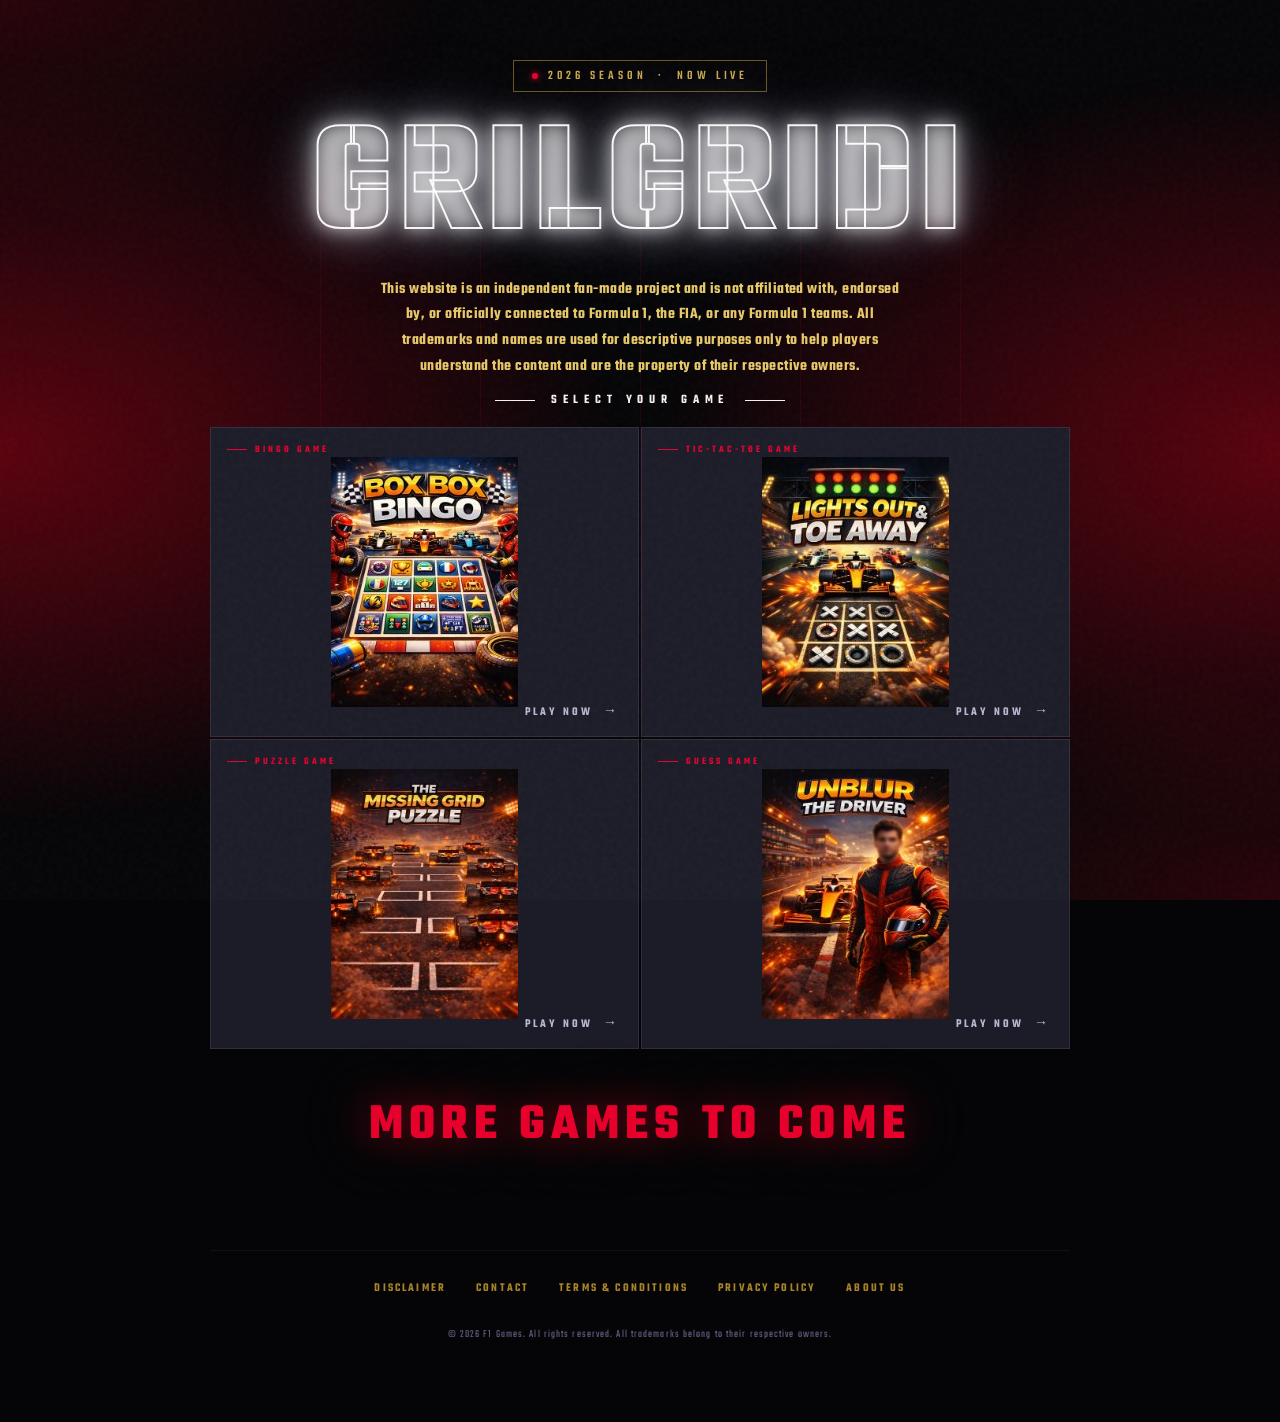
==== index.html @ 9caf7023 "Update index.html" ====
<!DOCTYPE html>
<html lang="en">
<head>
  <meta charset="UTF-8" />
  <meta name="viewport" content="width=device-width, initial-scale=1.0" />
  <title>Grilgridi - Racing Fans Knowledge Hub</title>
  <link rel="preconnect" href="https://fonts.googleapis.com" />
  <link rel="preconnect" href="https://fonts.gstatic.com" crossorigin />
  <link href="https://fonts.googleapis.com/css2?family=Teko:wght@300;400;500;600;700&display=swap" rel="stylesheet" />
  <style>
    /* ============================================================
       RESET & ROOT VARIABLES
    ============================================================ */
    *, *::before, *::after {
      box-sizing: border-box;
      margin: 0;
      padding: 0;
    }

    :root {
      /* Backgrounds */
      --void:       #050507;
      --abyss:      #080810;
      --jet:        #111119;
      --slate:      #16161f;
      --gunmetal:   #1c1c28;
      --iron:       #232333;
      --steel:      #2d2d42;
      --bolt:       #3a3a52;

      /* Text */
      --dim:        #5a5a7a;
      --chrome:     #8888a8;
      --silver:     #b8b8d0;
      --ivory:      #e8e6e0;
      --white:      #f4f2ec;

      /* Gold palette */
      --goldDim:    #6a5520;
      --gold:       #a8832a;
      --goldMid:    #c9a84c;
      --goldLight:  #e8c96a;
      --goldSheen:  #f5dfa0;

      /* Accent colours */
      --red:        #e8002d;
      --redDeep:    #9b001e;
      --redLo:      #2a0008;
      --green:      #00d68f;
      --amber:      #f5a623;
      --blue:       #2979ff;
    }

    /* ============================================================
       BASE
    ============================================================ */
    html, body {
      min-height: 100%;
      background: var(--void);
      color: var(--ivory);
      font-family: 'Teko', sans-serif;
      overflow-x: hidden;
    }

    /* ============================================================
       BACKGROUND EFFECTS
    ============================================================ */

    /* Red corner glow */
    body::after {
      content: '';
      position: fixed;
      inset: 0;
      pointer-events: none;
      z-index: 0;
      background:
        radial-gradient(ellipse 70% 60% at 0%    50%,  rgba(160,0,20,.55) 0%, transparent 70%),
        radial-gradient(ellipse 70% 60% at 100%  50%,  rgba(160,0,20,.55) 0%, transparent 70%),
        radial-gradient(ellipse 60% 40% at 0%    0%,   rgba(120,0,15,.3)  0%, transparent 60%),
        radial-gradient(ellipse 60% 40% at 100%  100%, rgba(120,0,15,.3)  0%, transparent 60%);
    }

    /* Noise overlay */
    body::before {
      content: '';
      position: fixed;
      inset: 0;
      z-index: 1000;
      pointer-events: none;
      opacity: .035;
      background-image: url("data:image/svg+xml,%3Csvg viewBox='0 0 200 200' xmlns='http://www.w3.org/2000/svg'%3E%3Cfilter id='n'%3E%3CfeTurbulence type='fractalNoise' baseFrequency='0.9' numOctaves='4' stitchTiles='stitch'/%3E%3C/filter%3E%3Crect width='100%25' height='100%25' filter='url(%23n)' opacity='1'/%3E%3C/svg%3E");
    }

    /* ============================================================
       TRACK LINES
    ============================================================ */
    .track-lines {
      position: fixed;
      inset: 0;
      overflow: hidden;
      pointer-events: none;
      z-index: 0;
    }

    .track-lines span {
      position: absolute;
      left: 50%;
      top: 0;
      width: 1px;
      height: 100%;
      background: linear-gradient(to bottom, transparent, rgba(232,0,45,.12) 40%, transparent);
      transform-origin: top center;
    }

    .track-lines span:nth-child(1) { transform: translateX(-320px); }
    .track-lines span:nth-child(2) { transform: translateX(-160px); }
    .track-lines span:nth-child(3) { transform: translateX(0);      }
    .track-lines span:nth-child(4) { transform: translateX(160px);  }
    .track-lines span:nth-child(5) { transform: translateX(320px);  }

    /* ============================================================
       PAGES
    ============================================================ */
    .page        { display: none; position: relative; z-index: 1; }
    .page.active { display: flex; }

    /* ============================================================
       HOME PAGE
    ============================================================ */
    #home {
      min-height: 100vh;
      flex-direction: column;
      align-items: center;
      justify-content: center;
      padding: 60px 24px 80px;
    }

    /* Season badge */
    .season-badge {
      display: inline-flex;
      align-items: center;
      gap: 10px;
      border: 1px solid var(--goldDim);
      padding: 6px 18px;
      margin-bottom: 28px;
      font-size: 13px;
      font-weight: 500;
      letter-spacing: .3em;
      text-transform: uppercase;
      color: var(--goldMid);
      opacity: 0;
      animation: fadeUp .6s 0s ease forwards;
    }

    .season-badge .dot {
      width: 6px;
      height: 6px;
      border-radius: 50%;
      background: var(--red);
      flex-shrink: 0;
      box-shadow: 0 0 6px var(--red);
    }

    /* Hero title */
    .hero-title {
      font-size: clamp(72px, 14vw, 160px);
      line-height: .88;
      text-align: center;
      letter-spacing: .04em;
      color: var(--ivory);
      opacity: 0;
      animation: fadeUp .7s .2s ease forwards;
      position: relative;
    }

    .hero-title .f1         { color: var(--red); display: block; }
    .hero-title .games-word {
      display: block;
      -webkit-text-stroke: 2px rgba(255,255,255,.95);
      color: transparent;
      text-shadow:
        0 0 18px rgba(255,255,255,.55),
        0 0 40px rgba(255,255,255,.30),
        0 0 80px rgba(200,200,255,.20),
        0 0 140px rgba(180,180,255,.12);
      filter: drop-shadow(0 0 8px rgba(255,255,255,.35));
    }

    /* Disclaimer */
    .disclaimer {
      font-size: 16px;
      font-weight: 600;
      letter-spacing: .03em;
      text-align: center;
      color: var(--goldLight);
      max-width: 520px;
      line-height: 1.6;
      margin-top: 16px;
      margin-bottom: 12px;
      opacity: 0;
      animation: fadeUp .7s .45s ease forwards;
    }

    /* Eyebrow */
    .eyebrow {
      font-weight: 600;
      font-size: 13px;
      letter-spacing: .45em;
      text-transform: uppercase;
      color: var(--white);
      margin-bottom: 18px;
      display: flex;
      align-items: center;
      gap: 16px;
      opacity: 0;
      animation: fadeUp .6s .4s ease forwards;
    }

    .eyebrow::before,
    .eyebrow::after {
      content: '';
      display: block;
      width: 40px;
      height: 1px;
      background: var(--white);
    }

    /* ============================================================
       CARDS
    ============================================================ */
    .cards {
      display: grid;
      grid-template-columns: repeat(auto-fit, minmax(300px, 1fr));
      gap: 2px;
      width: 100%;
      max-width: 860px;
      opacity: 0;
      animation: fadeUp .8s .5s ease forwards;
    }

    .card {
      background: var(--gunmetal);
      border: 1px solid rgba(184,184,208,.12);
      padding: 20px;
      text-decoration: none;
      color: inherit;
      position: relative;
      overflow: hidden;
      cursor: pointer;
      transition: border-color .3s, transform .3s;
      display: flex;
      flex-direction: column;
      align-items: center;
      justify-content: center;
      min-height: 310px;
    }

    .card::before {
      content: '';
      position: absolute;
      inset: 0;
      background: linear-gradient(135deg, rgba(232,0,45,.06) 0%, transparent 60%);
      opacity: 0;
      transition: opacity .3s;
    }

    .card:hover              { border-color: rgba(232,0,45,.4); transform: translateY(-3px); }
    .card:hover::before      { opacity: 1; }

    .card::after {
      content: '';
      position: absolute;
      left: 0;
      top: 0;
      bottom: 0;
      width: 3px;
      background: var(--red);
      transform: scaleY(0);
      transform-origin: bottom;
      transition: transform .35s;
    }

    .card:hover::after { transform: scaleY(1); }

    /* Card tag */
    .card-tag {
      font-size: 10px;
      font-weight: 600;
      letter-spacing: .3em;
      text-transform: uppercase;
      color: var(--red);
      position: absolute;
      top: 14px;
      left: 16px;
      display: flex;
      align-items: center;
      gap: 8px;
      margin: 0;
    }

    .card-tag::before {
      content: '';
      display: block;
      width: 20px;
      height: 1px;
      background: var(--red);
    }

    /* Card image */
    .card-image              { width: 187px; height: 250px; object-fit: cover; display: block; transition: transform .4s; }
    .card:hover .card-image  { transform: scale(1.02); }

    /* Card CTA */
    .card-cta {
      font-weight: 600;
      font-size: 12px;
      letter-spacing: .25em;
      text-transform: uppercase;
      color: var(--silver);
      display: inline-flex;
      align-items: center;
      gap: 10px;
      position: absolute;
      bottom: 14px;
      right: 18px;
      transition: gap .2s, color .2s;
    }

    .card:hover .card-cta  { gap: 16px; color: var(--red); }
    .card-cta::after       { content: '→'; font-size: 14px; }

    /* ============================================================
       FOOTER
    ============================================================ */
    .site-footer {
      width: 100%;
      max-width: 860px;
      margin-top: 48px;
      padding-top: 24px;
      border-top: 1px solid rgba(184,184,208,.07);
      display: flex;
      flex-direction: column;
      align-items: center;
      gap: 16px;
      opacity: 0;
      animation: fadeUp .6s .9s ease forwards;
    }

    .footer-links {
      display: flex;
      flex-wrap: wrap;
      justify-content: center;
      gap: 4px;
    }

    .footer-link {
      font-size: 12px;
      font-weight: 600;
      letter-spacing: .18em;
      text-transform: uppercase;
      color: var(--gold);
      text-decoration: none;
      padding: 4px 12px;
      border: 1px solid transparent;
      transition: color .2s, border-color .2s;
      cursor: pointer;
    }

    .footer-link:hover { color: var(--goldLight); border-color: var(--goldDim); }

    .footer-season { font-size: 12px; letter-spacing: .2em; text-transform: uppercase; color: var(--white); }
    .footer-copy   { font-size: 11px; letter-spacing: .1em; color: var(--dim); margin-top: 8px; text-align: center; }

    /* ============================================================
       SUBPAGES
    ============================================================ */
    .subpage {
      min-height: 100vh;
      flex-direction: column;
      z-index: 1;
      max-width: 720px;
      margin: 0 auto;
      padding: 60px 24px 80px;
    }

    .page-tag {
      font-size: 11px;
      letter-spacing: .35em;
      text-transform: uppercase;
      color: var(--goldMid);
      display: flex;
      align-items: center;
      gap: 12px;
      margin-bottom: 16px;
    }

    .page-tag::before {
      content: '';
      display: block;
      width: 30px;
      height: 1px;
      background: var(--goldMid);
    }

    .subpage h1 { font-size: 52px; line-height: 1; letter-spacing: .04em; color: var(--white); margin-bottom: 32px; }
    .subpage h2 { font-size: 24px; letter-spacing: .06em; color: var(--goldLight); margin: 32px 0 10px; }

    .subpage p,
    .subpage li { font-size: 17px; line-height: 1.7; color: var(--chrome); margin-bottom: 12px; }

    .subpage ul          { padding-left: 20px; }
    .subpage a.inline    { color: var(--goldMid); text-decoration: none; }
    .subpage a.inline:hover { color: var(--goldLight); }

    .divider { width: 100%; height: 1px; background: rgba(184,184,208,.08); margin: 20px 0; }

    /* Back button */
    .back-btn {
      display: inline-flex;
      align-items: center;
      gap: 8px;
      font-size: 13px;
      letter-spacing: .2em;
      text-transform: uppercase;
      color: var(--chrome);
      text-decoration: none;
      border: 1px solid var(--steel);
      padding: 6px 16px;
      margin-bottom: 32px;
      transition: color .2s, border-color .2s;
      cursor: pointer;
      background: none;
      font-family: 'Teko', sans-serif;
    }

    .back-btn:hover { color: var(--goldLight); border-color: var(--goldDim); }

    /* ============================================================
       CONTACT CARD
    ============================================================ */
    .contact-card {
      border: 1px solid rgba(184,184,208,.09);
      background: var(--jet);
      padding: 32px;
      margin-top: 24px;
    }

    .contact-card .label { font-size: 11px; letter-spacing: .3em; text-transform: uppercase; color: var(--goldMid); margin-bottom: 4px; }
    .contact-card .value { font-size: 20px; color: var(--white); }

    /* More games */
    .more-games {
      font-size: clamp(32px, 4vw, 56px);
      font-weight: 700;
      letter-spacing: .12em;
      text-transform: uppercase;
      text-align: center;
      color: var(--red);
      text-shadow: 0 0 40px rgba(232,0,45,.5), 0 0 80px rgba(232,0,45,.25);
      margin-top: 40px;
      margin-bottom: 40px;
      opacity: 0;
      animation: fadeUp .7s .8s ease forwards;
    }

    /* Season note */
    .season-note {
      font-size: 13px;
      letter-spacing: .2em;
      text-transform: uppercase;
      color: var(--white);
      margin-top: 24px;
      margin-bottom: 0;
      opacity: 0;
      animation: fadeUp .6s .7s ease forwards;
    }

    /* ============================================================
       ANIMATIONS & RESPONSIVE
    ============================================================ */
    @keyframes fadeUp {
      from { opacity: 0; transform: translateY(20px); }
      to   { opacity: 1; transform: translateY(0);    }
    }

    /* ============================================================
       RESPONSIVE — TABLET (max 900px)
    ============================================================ */
    @media (max-width: 900px) {
      /* Home */
      #home {
        padding: 48px 20px 64px;
      }

      /* Hero */
      .hero-title {
        font-size: clamp(56px, 12vw, 120px);
      }

      /* Cards */
      .cards {
        grid-template-columns: repeat(auto-fit, minmax(260px, 1fr));
        gap: 4px;
        max-width: 100%;
      }

      /* More games */
      .more-games {
        font-size: clamp(36px, 7vw, 72px);
        margin-top: 32px;
        margin-bottom: 32px;
      }

      /* Footer */
      .site-footer {
        max-width: 100%;
        margin-top: 36px;
      }

      /* Subpages */
      .subpage {
        padding: 48px 20px 64px;
        max-width: 100%;
      }

      .subpage h1 { font-size: 42px; }
      .subpage h2 { font-size: 20px; }
    }

    /* ============================================================
       RESPONSIVE — MOBILE (max 600px)
    ============================================================ */
    @media (max-width: 600px) {
      /* Home */
      #home {
        padding: 40px 16px 56px;
      }

      /* Season badge */
      .season-badge {
        font-size: 11px;
        letter-spacing: .2em;
        padding: 5px 14px;
        margin-bottom: 20px;
      }

      /* Hero */
      .hero-title {
        font-size: clamp(48px, 15vw, 80px);
        letter-spacing: .02em;
      }

      /* Disclaimer */
      .disclaimer {
        font-size: 14px;
        margin-top: 12px;
        margin-bottom: 8px;
      }

      /* Eyebrow */
      .eyebrow {
        font-size: 11px;
        letter-spacing: .3em;
        gap: 10px;
        margin-bottom: 14px;
      }

      /* Cards */
      .cards {
        grid-template-columns: 1fr;
        gap: 6px;
      }

      .card {
        padding: 24px 18px 32px;
      }

      /* More games */
      .more-games {
        font-size: clamp(28px, 10vw, 52px);
        letter-spacing: .08em;
        margin-top: 28px;
        margin-bottom: 28px;
      }

      /* Footer */
      .site-footer {
        margin-top: 28px;
        padding-top: 20px;
        gap: 12px;
      }

      .footer-links {
        gap: 2px;
      }

      .footer-link {
        font-size: 11px;
        letter-spacing: .12em;
        padding: 4px 8px;
      }

      .footer-copy {
        font-size: 10px;
      }

      /* Subpages */
      .subpage {
        padding: 36px 16px 48px;
      }

      .subpage h1 {
        font-size: 34px;
        margin-bottom: 20px;
      }

      .subpage h2 {
        font-size: 18px;
        margin: 24px 0 8px;
      }

      .subpage p,
      .subpage li {
        font-size: 15px;
        line-height: 1.6;
      }

      .back-btn {
        font-size: 11px;
        letter-spacing: .15em;
        padding: 5px 12px;
        margin-bottom: 24px;
      }

      .contact-card {
        padding: 20px;
      }

      .contact-card .value {
        font-size: 17px;
      }
    }

    /* ============================================================
       RESPONSIVE — SMALL MOBILE (max 380px)
    ============================================================ */
    @media (max-width: 380px) {
      .hero-title {
        font-size: clamp(38px, 14vw, 56px);
      }

      .more-games {
        font-size: clamp(24px, 11vw, 40px);
      }

      .footer-link {
        font-size: 10px;
        padding: 3px 6px;
      }

      .subpage h1 { font-size: 28px; }
    }
  </style>
</head>
<body>



  <div class="track-lines" aria-hidden="true">
    <span></span><span></span><span></span><span></span><span></span>
  </div>

  <!-- ══ HOME ══ -->
  <main class="page active" id="home">
    <div class="season-badge"><span class="dot"></span>2026 Season &nbsp;·&nbsp; Now Live</div>
    <h1 class="hero-title"><span class="games-word">GRILGRIDI</span></h1>
    <p class="disclaimer">This website is an independent fan-made project and is not affiliated with, endorsed by, or officially connected to Formula 1, the FIA, or any Formula 1 teams. All trademarks and names are used for descriptive purposes only to help players understand the content and are the property of their respective owners.</p>
    <p class="eyebrow">Select Your Game</p>
    <div class="cards">
      <a href="/box-box-bingo/" class="card">
        <p class="card-tag">Bingo Game</p>
        <img class="card-image" src="[data-uri]" alt="Box Box Bingo" />
        <span class="card-cta">Play Now</span>
      </a>
      <a href="/lights-out-and-toe-away/" class="card">
        <p class="card-tag">Tic-Tac-Toe Game</p>
        <img class="card-image" src="[data-uri]" alt="Lights Out &amp; Toe Away" />
        <span class="card-cta">Play Now</span>
      </a>
            <a href="/missing-grid/" class="card">
        <p class="card-tag">Puzzle Game</p>
        <img class="card-image" src="[data-uri]" alt="The Missing Grid Puzzle" />
        <span class="card-cta">Play Now</span>
      </a>
      <a href="/unblur-the-driver/" class="card">
        <p class="card-tag">Guess Game</p>
        <img class="card-image" src="[data-uri]" alt="Unblur the Driver" />
        <span class="card-cta">Play Now</span>
      </a>
    </div>

    <p class="more-games">More Games To Come</p>

    <footer class="site-footer">
      <div class="footer-links">
        <span class="footer-link" data-page="disclaimer">Disclaimer</span>
        <span class="footer-link" data-page="contact">Contact</span>
        <span class="footer-link" data-page="terms">Terms &amp; Conditions</span>
        <span class="footer-link" data-page="privacy">Privacy Policy</span>
        <span class="footer-link" data-page="about">About Us</span>
      </div>
      <p class="footer-copy">© 2026 F1 Games. All rights reserved. All trademarks belong to their respective owners.</p>
    </footer>
  </main>

  <!-- ══ DISCLAIMER ══ -->
  <section class="page subpage" id="disclaimer">
    <button class="back-btn" data-page="home">← Back to Home</button>
    <p class="page-tag">Legal</p>
    <h1>Disclaimer</h1>
    <div class="divider"></div>
    <p>This website is an independent fan-made entertainment project operated from Romania. It is created solely for entertainment purposes and is not affiliated with, endorsed by, or officially connected to Formula 1, the FIA, Formula One Management (FOM), any Formula 1 teams, drivers, or related entities.</p>

    <h2>Trademarks and Intellectual Property</h2>
    <p>All Formula 1-related names, team names, driver names, logos, and other intellectual property mentioned on this Website are trademarks or registered trademarks of their respective owners. They are used strictly for descriptive, informational, and fan-related purposes only. No ownership, sponsorship, or endorsement is claimed or implied by this Website.</p>

    <h2>Advertising &amp; Monetisation</h2>
    <p>This Website may display third-party advertisements (such as Google Ads) for general monetisation purposes. These advertisements are not related to, approved by, or endorsed by Formula 1, the FIA, or any official Formula 1 entity. The Website does not directly monetise or commercialise any official Formula 1 intellectual property.</p>

    <h2>Accuracy of Information</h2>
    <p>We strive to keep all content, statistics, and game data as accurate and up-to-date as possible. However, we do not guarantee the completeness, accuracy, or timeliness of any information. All content is provided for general entertainment and informational purposes only. Use of any data or information is at your own risk.</p>

    <h2>External Links</h2>
    <p>This Website may contain links to third-party websites for convenience or reference. We are not responsible for the content, privacy practices, availability, or policies of any external sites.</p>

    <div class="divider"></div>
    <p>For full details regarding your rights, our limitations of liability, and how the Website operates, please read our:</p>
    <ul>
      <li><span class="inline" style="color:var(--goldMid);cursor:pointer;" data-page="terms">Terms and Conditions of Use</span></li>
      <li><span class="inline" style="color:var(--goldMid);cursor:pointer;" data-page="privacy">Privacy Policy</span></li>
    </ul>
    <div class="divider"></div>
    <p>Last updated: March 2026</p>
  </section>

  <!-- ══ CONTACT ══ -->
  <section class="page subpage" id="contact">
    <button class="back-btn" data-page="home">← Back to Home</button>
    <p class="page-tag">Get in Touch</p>
    <h1>Contact Us</h1>
    <div class="divider"></div>
    <p>This website is an independent fan-made entertainment project operated from Romania and is not affiliated with Formula 1, the FIA, or any official entities.</p>
    <p>If you have any questions, feedback, or concerns regarding the Website, its games, or content, feel free to contact us using the details below.</p>
    <div class="contact-card">
      <p class="label">📧 Email</p>
      <p class="value"><a class="inline" href="/cdn-cgi/l/email-protection#b8dbd7d6ccd9dbccf8de89dfd9d5ddcb96d9c8c8"><span class="__cf_email__" data-cfemail="94f7fbfae0f5f7e0d4f2a5f3f5f9f1e7baf5e4e4">[email&#160;protected]</span></a></p>
    </div>
    <p style="margin-top:16px;">We aim to respond to all inquiries within 48–72 hours (working days).</p>

    <h2>General Inquiries</h2>
    <p>For general questions, feedback, or suggestions about the Website or games, please email us directly.</p>

    <h2>Bug Reports</h2>
    <p>If you encounter a bug or technical issue, please include as much detail as possible, such as:</p>
    <ul>
      <li>the game you were playing</li>
      <li>what exactly happened</li>
      <li>your device and browser (including version)</li>
      <li>steps to reproduce the issue</li>
    </ul>
    <p>This information helps us investigate and fix problems quickly.</p>

    <h2>Intellectual Property (IP) / DMCA Requests</h2>
    <p>If you believe that any content on the Website infringes your intellectual property rights, please contact us with:</p>
    <ul>
      <li>a clear description of the content in question</li>
      <li>the exact URL where it appears</li>
      <li>proof of ownership or authorization</li>
      <li>your contact details</li>
    </ul>
    <p>We will review and respond to all valid requests as soon as possible.</p>

    <h2>Legal &amp; Privacy Requests</h2>
    <p>For requests related to:</p>
    <ul>
      <li>personal data (GDPR / data subject rights)</li>
      <li>privacy concerns</li>
      <li>legal matters</li>
    </ul>
    <p>please use the same email address above. These requests will be handled in accordance with our <span class="inline" style="color:var(--goldMid);cursor:pointer;" data-page="privacy">Privacy Policy</span>.</p>
    <p>For full details on how we operate, please also see our <span class="inline" style="color:var(--goldMid);cursor:pointer;" data-page="terms">Terms and Conditions of Use</span>.</p>

    <div class="divider"></div>
    <p>Last updated: March 2026</p>
  </section>

  <!-- ══ TERMS ══ -->
  <section class="page subpage" id="terms">
    <button class="back-btn" data-page="home">← Back to Home</button>
    <p class="page-tag">Legal</p>
    <h1>Terms &amp; Conditions of Use</h1>
    <div class="divider"></div>
    <p>These Terms and Conditions ("Terms") govern your use of this website ("the Website") and any content, games, features, or services made available through it.</p>
    <p>By accessing or using the Website, you confirm that you have read, understood, and agree to be bound by these Terms. If you do not agree to these Terms, you must not use the Website.</p>

    <h2>1. About the Website</h2>
    <p>This Website is an independent fan-made entertainment project operated from Romania. It provides free browser-based games, informational content, and related features for entertainment purposes only.</p>
    <p>This Website is not affiliated with, endorsed by, or officially connected to Formula 1, the FIA, Formula One Management, or any Formula 1 teams or drivers.</p>

    <h2>2. Eligibility to Use the Website</h2>
    <p>You may use the Website only if you are at least 13 years old (or the minimum age required by the laws of your country). If you are under 18 or under the age of consent in your jurisdiction, you must use the Website only with the consent and involvement of a parent or legal guardian.</p>
    <p>You may use the Website only in compliance with applicable laws.</p>

    <h2>3. Use of the Website</h2>
    <p>You agree to use the Website only for lawful, personal, and non-commercial purposes. You must not:</p>
    <ul>
      <li>use the Website in any way that violates applicable law or regulation;</li>
      <li>interfere with the operation, security, or performance of the Website;</li>
      <li>attempt to gain unauthorized access to any part of the Website, server, or related systems;</li>
      <li>use bots, scripts, scraping tools, or automated systems to extract or copy content without permission;</li>
      <li>upload, transmit, or distribute malicious code, viruses, or harmful material;</li>
      <li>use the Website in a way that could damage, disable, overburden, or impair it.</li>
    </ul>
    <p>We reserve the right to restrict or block access to users who misuse the Website.</p>

    <h2>4. Intellectual Property</h2>
    <p>Unless otherwise stated, all original content on this Website — including text, design, layout, graphics, branding, game concepts, source code, and visual elements — is owned by or licensed to the Website operator and is protected by applicable intellectual property laws.</p>
    <p>You may not copy, reproduce, republish, modify, distribute, sell, or exploit any part of the Website for commercial purposes without prior written permission.</p>
    <p>You may access and use the Website for personal, non-commercial entertainment use. You may also share screenshots or short gameplay clips on social media for non-commercial purposes, provided you clearly credit the Website.</p>

    <h2>5. Third-Party Intellectual Property</h2>
    <p>Certain names, references, team names, driver names, trademarks, and other materials referenced on the Website may belong to third parties. All such names, trademarks, and rights remain the property of their respective owners and are used for descriptive, informational, and fan-related purposes only.</p>
    <p>Nothing on this Website should be interpreted as granting any license or right to use any third-party intellectual property beyond lawful descriptive use.</p>

    <h2>6. Fan Project Notice</h2>
    <p>This Website is an independent fan-made project created for entertainment purposes only. It is not an official Formula 1 product or service and does not claim any sponsorship, endorsement, or official association with Formula 1, the FIA, Formula One Management, or any teams, drivers, or related entities.</p>

    <h2>7. Website Content and Accuracy</h2>
    <p>We aim to keep the Website content accurate and up to date. However, we do not guarantee that all content, statistics, game data, names, rankings, or other information will always be complete, accurate, or current. The content is provided for general entertainment and informational purposes only. Use of any information on the Website is at your own risk.</p>

    <h2>8. Games and Entertainment Use</h2>
    <p>The games and features on the Website are provided for entertainment purposes only. We do not guarantee that:</p>
    <ul>
      <li>any game will always be available;</li>
      <li>any score, result, ranking, or outcome will be error-free;</li>
      <li>gameplay will be uninterrupted;</li>
      <li>saved local preferences or progress will always remain available.</li>
    </ul>
    <p>Game performance may depend on your browser, device, internet connection, and technical limitations outside our control. All game progress and preferences are saved locally in your browser (using localStorage or similar technologies). We do not store any game data on our servers. Clearing your browser data will result in the loss of your progress.</p>

    <h2>9. Advertising</h2>
    <p>The Website may display third-party advertising, including general advertising provided by networks such as Google Ads. We do not control and are not responsible for:</p>
    <ul>
      <li>the content of third-party advertisements;</li>
      <li>the availability of advertised products or services;</li>
      <li>claims made by advertisers;</li>
      <li>pricing, quality, legality, or accuracy of third-party offers.</li>
    </ul>
    <p>We do not display targeted advertising to children and comply with applicable advertising standards, including Google AdSense policies. Any interaction or transaction you enter into with an advertiser is solely between you and that third party. The presence of advertisements does not imply endorsement by the Website.</p>

    <h2>10. External Links</h2>
    <p>The Website may contain links to third-party websites for convenience or reference. We do not control and are not responsible for the content, availability, privacy practices, or terms of third-party websites. If you access third-party websites through links on this Website, you do so at your own risk.</p>

    <h2>11. Privacy and Cookies</h2>
    <p>Your use of the Website is also subject to our Privacy Policy (available in the footer of the Website). We use cookies and similar technologies only for essential functionality, analytics, and to serve Google Ads. Please review our Privacy Policy to understand how data may be processed.</p>

    <h2>12. Availability of the Website</h2>
    <p>We do not guarantee that the Website will always be available, uninterrupted, secure, or error-free. We may suspend, withdraw, update, remove, or change all or any part of the Website at any time without notice. We are not liable if the Website is unavailable for any reason at any time.</p>

    <h2>13. Disclaimer of Warranties</h2>
    <p>To the fullest extent permitted by applicable law, the Website and all content, games, and services are provided on an "as is" and "as available" basis. We make no warranties regarding the availability, accuracy, fitness for a particular purpose, compatibility, or absence of bugs or errors.</p>
    <p>Nothing in these Terms affects your statutory rights as a consumer under Romanian or European Union law.</p>

    <h2>14. Limitation of Liability</h2>
    <p>To the fullest extent permitted by applicable law, we shall not be liable for any indirect, incidental, special, consequential, or economic loss arising out of or in connection with your use of the Website. This includes loss of data, loss of profit, business interruption, or device issues.</p>
    <p>Nothing in these Terms excludes or limits liability where such exclusion is not permitted by law, including liability for fraud or personal injury caused by negligence. Nothing in these Terms affects your statutory rights as a consumer under Romanian or European Union law.</p>

    <h2>15. User Conduct</h2>
    <p>You agree not to use the Website to engage in unlawful, abusive, or fraudulent conduct; infringe the rights of others; upload harmful or offensive material; or attempt to reverse engineer, disrupt, or exploit the Website or its systems.</p>
    <p>We reserve the right to take appropriate technical or legal action in response to misuse.</p>

    <h2>16. No Registered User Accounts or Paid Features</h2>
    <p>Unless expressly stated otherwise, the Website does not currently offer registered user accounts, paid memberships, or paid digital services. If such features are added in the future, additional terms will apply and you will be notified.</p>

    <h2>17. Changes to the Website or Terms</h2>
    <p>We may update or modify these Terms from time to time. Any updated version will be published on this page with the updated effective date. By continuing to use the Website after updated Terms are published, you agree to the revised Terms.</p>

    <h2>18. Governing Law</h2>
    <p>These Terms shall be governed by and interpreted in accordance with the laws of Romania. Where applicable, mandatory provisions of European Union law, including consumer protection and data protection regulations, shall also apply.</p>

    <h2>19. Jurisdiction</h2>
    <p>Any dispute arising out of or in connection with these Terms shall be subject to the jurisdiction of the competent courts of Romania. If you are a consumer residing in an EU Member State, you may also have the right to bring proceedings in the courts of your country of residence.</p>

    <h2>20. International Users</h2>
    <p>The Website may be accessed from countries outside Romania and the European Union. Users who access the Website from outside Romania do so on their own initiative and are responsible for compliance with any applicable local laws.</p>

    <h2>21. Contact</h2>
    <p>If you have any questions regarding these Terms, you may contact us at: <a class="inline" href="/cdn-cgi/l/email-protection#42212d2c3623213602247325232f27316c233232"><span class="__cf_email__" data-cfemail="b3d0dcddc7d2d0c7f3d582d4d2ded6c09dd2c3c3">[email&#160;protected]</span></a></p>

    <div class="divider"></div>
    <p>Last updated: March 2026</p>
  </section>

  <!-- ══ PRIVACY ══ -->
  <section class="page subpage" id="privacy">
    <button class="back-btn" data-page="home">← Back to Home</button>
    <p class="page-tag">Legal</p>
    <h1>Privacy Policy</h1>
    <div class="divider"></div>
    <p>Your privacy is important to us. This Privacy Policy explains how this website ("the Website") collects, uses, and protects your data in accordance with the General Data Protection Regulation (EU) 2016/679 ("GDPR") and applicable Romanian law, including the new online age of majority rules.</p>
    <p>By using the Website you agree to the practices described in this Policy. This Policy should be read together with our Terms and Conditions of Use.</p>

    <h2>1. Data We Collect</h2>
    <p>We do not actively collect personal data such as your name, email address, or contact details unless you voluntarily provide it (for example, when you send us an email).</p>
    <p>Certain technical data is collected automatically when you visit the Website, including:</p>
    <ul>
      <li>IP address</li>
      <li>Browser type and version</li>
      <li>Device information</li>
      <li>Pages visited and interactions</li>
    </ul>
    <p>This data is processed temporarily for functionality, security, and analytics purposes and is not stored on our servers beyond what is strictly necessary.</p>

    <h2>2. Legal Basis for Processing</h2>
    <p>We process the limited technical data above on the basis of:</p>
    <ul>
      <li>Legitimate interest (to ensure the Website works properly, for security, and to improve user experience);</li>
      <li>Your consent (for non-essential cookies and advertising).</li>
    </ul>

    <h2>3. Cookies and Local Storage</h2>
    <p>The Website uses cookies and similar technologies (including localStorage in your browser) to:</p>
    <ul>
      <li>ensure proper website functionality</li>
      <li>remember your game preferences and progress</li>
      <li>improve user experience</li>
    </ul>
    <p>Essential cookies and localStorage for games do not require consent. Non-essential cookies (analytics and advertising) are placed only after you give explicit consent through our cookie banner.</p>
    <p>Our cookie banner offers an equally visible and easy "Accept" and "Reject" button, in line with 2026 GDPR standards. You can change or withdraw your consent at any time via the cookie settings link in the footer.</p>

    <h2>4. Third-Party Services</h2>
    <p>We use the following third-party services that may process technical data on our behalf:</p>
    <ul>
      <li>Vercel – hosting and performance</li>
      <li>Google Fonts – web fonts</li>
      <li>Google Ads (if enabled) – advertising</li>
    </ul>
    <p>These providers may collect data such as IP address in accordance with their own privacy policies. We implement Google Consent Mode v2 to ensure your cookie choices are respected by Google Ads.</p>

    <h2>5. Advertising</h2>
    <p>The Website may display advertisements from networks such as Google Ads. These services may use cookies to show relevant ads and measure performance.</p>
    <p>We do not control the data collected by these providers. We do not display targeted advertising to children.</p>

    <h2>6. Analytics</h2>
    <p>We may use privacy-friendly analytics tools (such as those offered by Vercel) that are fully anonymised and aggregated. No personal identifiers are used, and no data is shared with third parties for tracking purposes.</p>

    <h2>7. Data Retention</h2>
    <p>We do not store any personal data on our servers. Game progress and preferences are saved only locally in your browser. You can delete them anytime through your browser settings.</p>

    <h2>8. Your Rights (GDPR)</h2>
    <p>Under GDPR you have the following rights regarding your data:</p>
    <ul>
      <li>access, correction or deletion</li>
      <li>restriction or objection to processing</li>
      <li>data portability</li>
      <li>withdrawal of consent at any time</li>
    </ul>
    <p>To exercise any of these rights, contact us at: <a class="inline" href="/cdn-cgi/l/email-protection#95f6fafbe1f4f6e1d5f3a4f2f4f8f0e6bbf4e5e5"><span class="__cf_email__" data-cfemail="fc9f9392889d9f88bc9acd9b9d91998fd29d8c8c">[email&#160;protected]</span></a></p>
    <p>You also have the right to lodge a complaint with the Romanian supervisory authority: National Supervisory Authority for Personal Data Processing (ANSPDCP) – <a class="inline" href="https://www.dataprotectie.ro" target="_blank" rel="noopener">www.dataprotectie.ro</a></p>

    <h2>9. Children's Privacy</h2>
    <p>This Website is not directed at children under the age of 13. In accordance with GDPR and Romanian law, we do not knowingly collect or process personal data from children under 16 without verifiable parental consent. If you are under 16, please use the Website only with the involvement of a parent or legal guardian.</p>
    <p>This website does not offer the creation of accounts or services that require registration. Games are saved locally in the user's browser and do not involve the processing of personal data.</p>

    <h2>10. External Links</h2>
    <p>The Website may contain links to third-party websites. We are not responsible for their privacy practices.</p>

    <h2>11. Changes to This Policy</h2>
    <p>We may update this Privacy Policy from time to time. The latest version will always be available on this page with the effective date. Continued use of the Website after changes means you accept the updated Policy.</p>

    <h2>12. Contact</h2>
    <p>If you have any questions about this Privacy Policy or your data, you can contact us at: <a class="inline" href="/cdn-cgi/l/email-protection#bcdfd3d2c8dddfc8fcda8ddbddd1d9cf92ddcccc"><span class="__cf_email__" data-cfemail="187b77766c797b6c587e297f79757d6b36796868">[email&#160;protected]</span></a></p>

    <div class="divider"></div>
    <p>Last updated: March 2026</p>
  </section>

  <!-- ══ ABOUT ══ -->
  <section class="page subpage" id="about">
    <button class="back-btn" data-page="home">← Back to Home</button>
    <p class="page-tag">The Project</p>
    <h1>About Us</h1>
    <div class="divider"></div>
    <p>This website is an independent fan-made project built for people who love the world of racing and competitive games.</p>
    <p>Our goal is simple: to create fun, fast, and engaging browser-based games inspired by the excitement, strategy, and unpredictability of Formula One.</p>

    <h2>🏁 What This Website Is</h2>
    <p>This is a collection of interactive games designed to:</p>
    <ul>
      <li>challenge your knowledge</li>
      <li>test your reactions and decision-making</li>
      <li>bring a fresh perspective to racing-inspired gameplay</li>
    </ul>
    <p>Etainment project operated from Romania. It is not affiliated with, endorsed by, or officially connected to Formula 1, the FIA, Formula One Management (FOM), any Formula 1 teams, drivers, or related entities.</p>
    <p>All references are used strictly for descriptive and entertainment purposes only.</p>
    <p>For full legal details, please read our:</p>
    <ul>
      <li><span class="inline" style="color:var(--goldMid);cursor:pointer;" data-page="terms">Terms and Conditions of Use</span></li>
      <li><span class="inline" style="color:var(--goldMid);cursor:pointer;" data-page="privacy">Privacy Policy</span></li>
      <li><span class="inline" style="color:var(--goldMid);cursor:pointer;" data-page="disclaimer">Disclaimer</span></li>
    </ul>

    <h2>🎯 Our Mission</h2>
    <p>To turn the thrill of racing into simple, accessible, and memorable games that anyone can enjoy — anytime, anywhere.</p>

    <h2>💬 Get in Touch</h2>
    <p>Have feedback, ideas, or found a bug? Feel free to reach out via our <span class="inline" style="color:var(--goldMid);cursor:pointer;" data-page="contact">Contact page</span> — we're always looking to improve.</p>

    <div class="divider"></div>
    <p>Last updated: March 2026</p>
  </section>

  

  <script src="nav.js"></script>

</body>
</html>
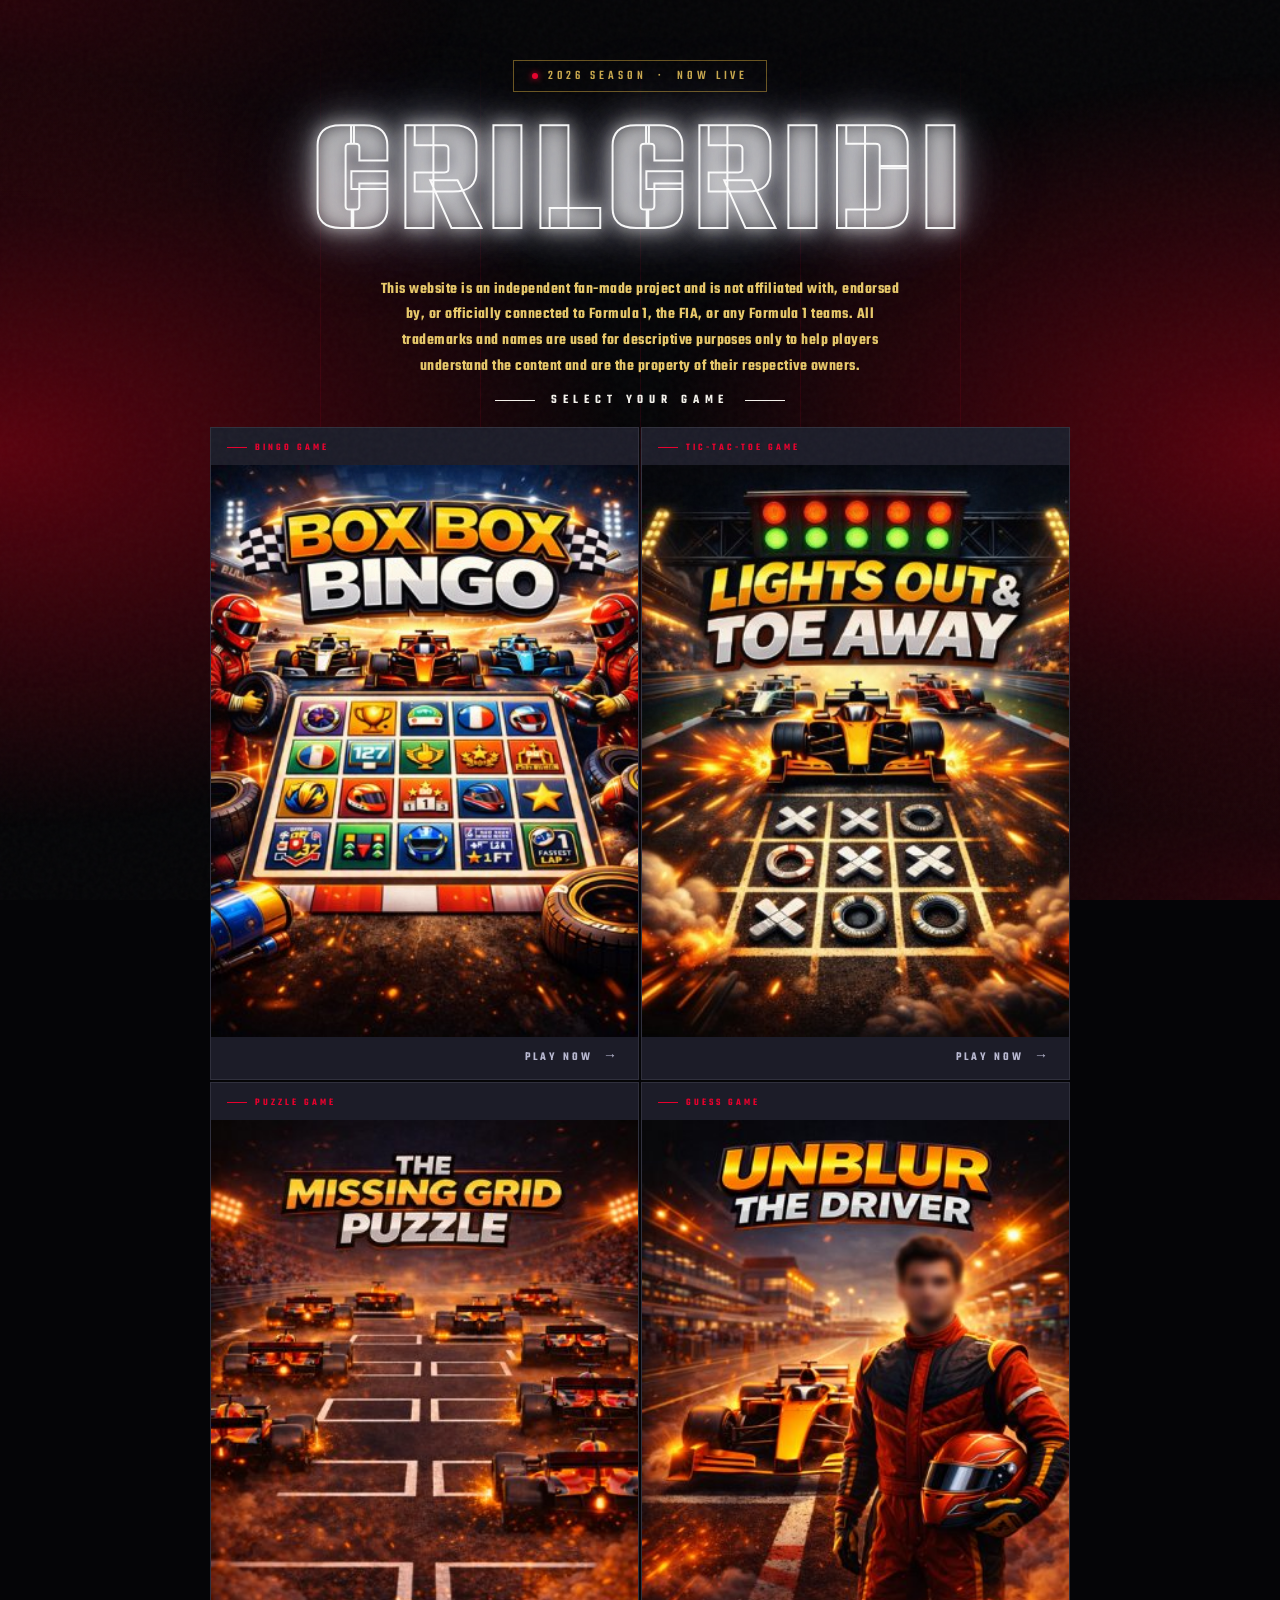
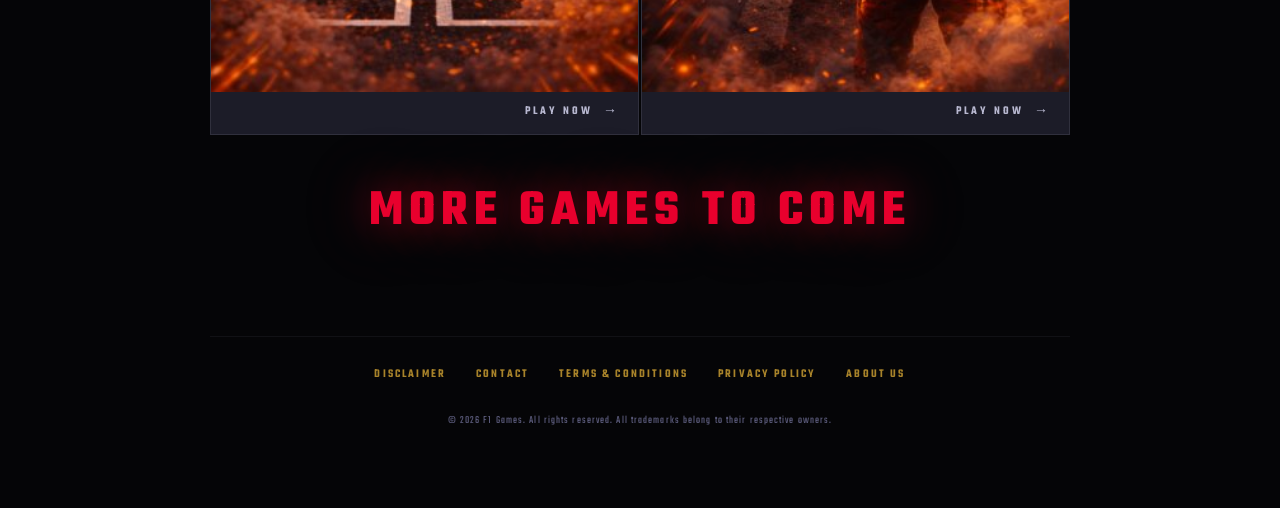
==== commit 2e70a8cd: "Update index.html" ====
--- a/index.html
+++ b/index.html
@@ -241,18 +241,14 @@
     .card {
       background: var(--gunmetal);
       border: 1px solid rgba(184,184,208,.12);
-      padding: 20px;
+      padding: 0;
       text-decoration: none;
       color: inherit;
-      position: relative;
       overflow: hidden;
       cursor: pointer;
       transition: border-color .3s, transform .3s;
       display: flex;
       flex-direction: column;
-      align-items: center;
-      justify-content: center;
-      min-height: 310px;
     }
 
     .card::before {
@@ -289,13 +285,12 @@
       letter-spacing: .3em;
       text-transform: uppercase;
       color: var(--red);
-      position: absolute;
-      top: 14px;
-      left: 16px;
       display: flex;
       align-items: center;
       gap: 8px;
+      padding: 12px 16px 10px;
       margin: 0;
+      flex-shrink: 0;
     }
 
     .card-tag::before {
@@ -307,7 +302,7 @@
     }
 
     /* Card image */
-    .card-image              { width: 187px; height: 250px; object-fit: cover; display: block; transition: transform .4s; }
+    .card-image              { width: 100%; height: auto; display: block; transition: transform .4s; }
     .card:hover .card-image  { transform: scale(1.02); }
 
     /* Card CTA */
@@ -317,12 +312,12 @@
       letter-spacing: .25em;
       text-transform: uppercase;
       color: var(--silver);
-      display: inline-flex;
+      display: flex;
       align-items: center;
       gap: 10px;
-      position: absolute;
-      bottom: 14px;
-      right: 18px;
+      padding: 10px 18px 12px;
+      align-self: flex-end;
+      flex-shrink: 0;
       transition: gap .2s, color .2s;
     }
 
@@ -679,22 +674,22 @@
     <div class="cards">
       <a href="/box-box-bingo/" class="card">
         <p class="card-tag">Bingo Game</p>
-        <img class="card-image" src="[data-uri]" alt="Box Box Bingo" />
+        <img class="card-image" src="[data-uri]" alt="Box Box Bingo" />
         <span class="card-cta">Play Now</span>
       </a>
       <a href="/lights-out-and-toe-away/" class="card">
         <p class="card-tag">Tic-Tac-Toe Game</p>
-        <img class="card-image" src="[data-uri]" alt="Lights Out &amp; Toe Away" />
+        <img class="card-image" src="[data-uri]" alt="Lights Out &amp; Toe Away" />
         <span class="card-cta">Play Now</span>
       </a>
             <a href="/missing-grid/" class="card">
         <p class="card-tag">Puzzle Game</p>
-        <img class="card-image" src="[data-uri]" alt="The Missing Grid Puzzle" />
+        <img class="card-image" src="[data-uri]" alt="The Missing Grid Puzzle" />
         <span class="card-cta">Play Now</span>
       </a>
       <a href="/unblur-the-driver/" class="card">
         <p class="card-tag">Guess Game</p>
-        <img class="card-image" src="[data-uri]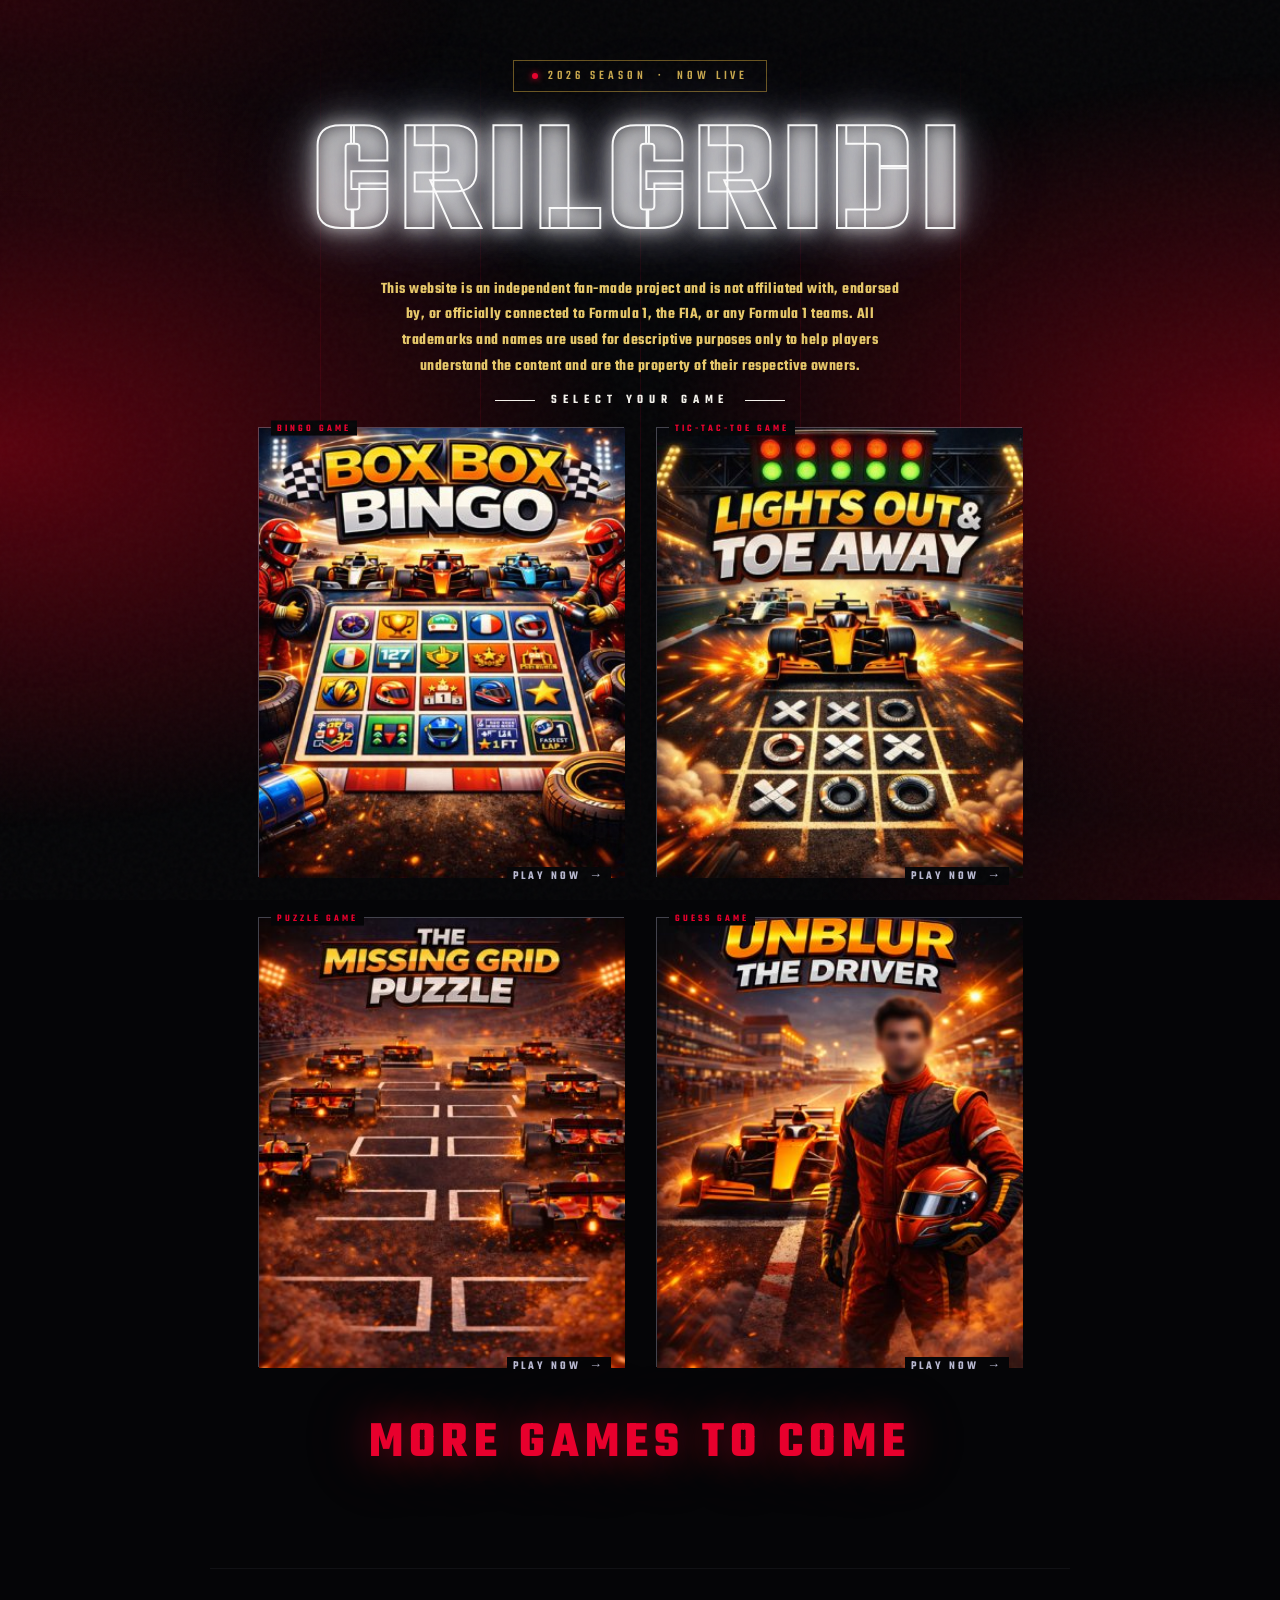
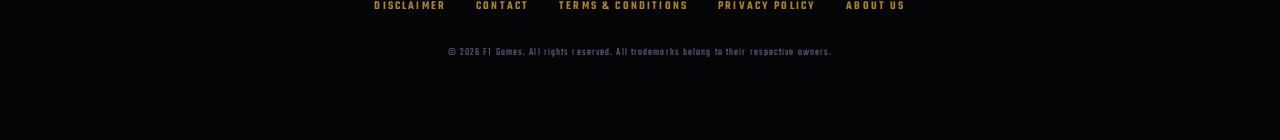
==== commit 3b12cf16: "Refactor card layout and styling in index.html" ====
--- a/index.html
+++ b/index.html
@@ -230,99 +230,83 @@
     ============================================================ */
     .cards {
       display: grid;
-      grid-template-columns: repeat(auto-fit, minmax(300px, 1fr));
-      gap: 2px;
+      grid-template-columns: repeat(2, 366px);
+      gap: 40px 32px;
       width: 100%;
       max-width: 860px;
+      justify-content: center;
       opacity: 0;
       animation: fadeUp .8s .5s ease forwards;
     }
 
     .card {
-      background: var(--gunmetal);
-      border: 1px solid rgba(184,184,208,.12);
+      position: relative;
+      border: 0.5px solid rgba(184,184,208,.35);
       padding: 0;
       text-decoration: none;
       color: inherit;
-      overflow: hidden;
+      overflow: visible;
       cursor: pointer;
-      transition: border-color .3s, transform .3s;
-      display: flex;
-      flex-direction: column;
-    }
-
-    .card::before {
-      content: '';
+      transition: border-color .3s;
+      display: block;
+      width: 366px;
+      height: 450px;
+      flex-shrink: 0;
+    }
+
+    .card:hover { border-color: rgba(232,0,45,.5); }
+
+    /* Card tag — sits on the top border, top-left */
+    .card-tag {
       position: absolute;
-      inset: 0;
-      background: linear-gradient(135deg, rgba(232,0,45,.06) 0%, transparent 60%);
-      opacity: 0;
-      transition: opacity .3s;
-    }
-
-    .card:hover              { border-color: rgba(232,0,45,.4); transform: translateY(-3px); }
-    .card:hover::before      { opacity: 1; }
-
-    .card::after {
-      content: '';
-      position: absolute;
-      left: 0;
       top: 0;
-      bottom: 0;
-      width: 3px;
-      background: var(--red);
-      transform: scaleY(0);
-      transform-origin: bottom;
-      transition: transform .35s;
-    }
-
-    .card:hover::after { transform: scaleY(1); }
-
-    /* Card tag */
-    .card-tag {
+      left: 12px;
+      transform: translateY(-50%);
+      background: var(--void);
+      padding: 0 6px;
       font-size: 10px;
       font-weight: 600;
       letter-spacing: .3em;
       text-transform: uppercase;
       color: var(--red);
-      display: flex;
+      display: inline-flex;
       align-items: center;
-      gap: 8px;
-      padding: 12px 16px 10px;
       margin: 0;
-      flex-shrink: 0;
-    }
-
-    .card-tag::before {
-      content: '';
+      white-space: nowrap;
+      z-index: 1;
+    }
+
+    /* Card image */
+    .card-image {
+      width: 366px;
+      height: 450px;
       display: block;
-      width: 20px;
-      height: 1px;
-      background: var(--red);
-    }
-
-    /* Card image */
-    .card-image              { width: 100%; height: auto; display: block; transition: transform .4s; }
-    .card:hover .card-image  { transform: scale(1.02); }
-
-    /* Card CTA */
+      object-fit: cover;
+    }
+
+    /* Card CTA — sits on the bottom border, bottom-right */
     .card-cta {
+      position: absolute;
+      bottom: 0;
+      right: 12px;
+      transform: translateY(50%);
+      background: var(--void);
+      padding: 0 6px;
       font-weight: 600;
       font-size: 12px;
       letter-spacing: .25em;
       text-transform: uppercase;
       color: var(--silver);
-      display: flex;
+      display: inline-flex;
       align-items: center;
-      gap: 10px;
-      padding: 10px 18px 12px;
-      align-self: flex-end;
-      flex-shrink: 0;
-      transition: gap .2s, color .2s;
-    }
-
-    .card:hover .card-cta  { gap: 16px; color: var(--red); }
-    .card-cta::after       { content: '→'; font-size: 14px; }
+      gap: 8px;
+      white-space: nowrap;
+      z-index: 1;
+      transition: color .2s;
+    }
+
+    .card:hover .card-cta { color: var(--red); }
+    .card-cta::after      { content: '→'; font-size: 13px; }
 
     /* ============================================================
        FOOTER
@@ -494,8 +478,8 @@
 
       /* Cards */
       .cards {
-        grid-template-columns: repeat(auto-fit, minmax(260px, 1fr));
-        gap: 4px;
+        grid-template-columns: repeat(2, minmax(200px, 366px));
+        gap: 36px 20px;
         max-width: 100%;
       }
 
@@ -563,11 +547,18 @@
       /* Cards */
       .cards {
         grid-template-columns: 1fr;
-        gap: 6px;
+        gap: 36px;
       }
 
       .card {
-        padding: 24px 18px 32px;
+        width: 100%;
+        height: auto;
+        aspect-ratio: 366 / 450;
+      }
+
+      .card-image {
+        width: 100%;
+        height: 100%;
       }
 
       /* More games */
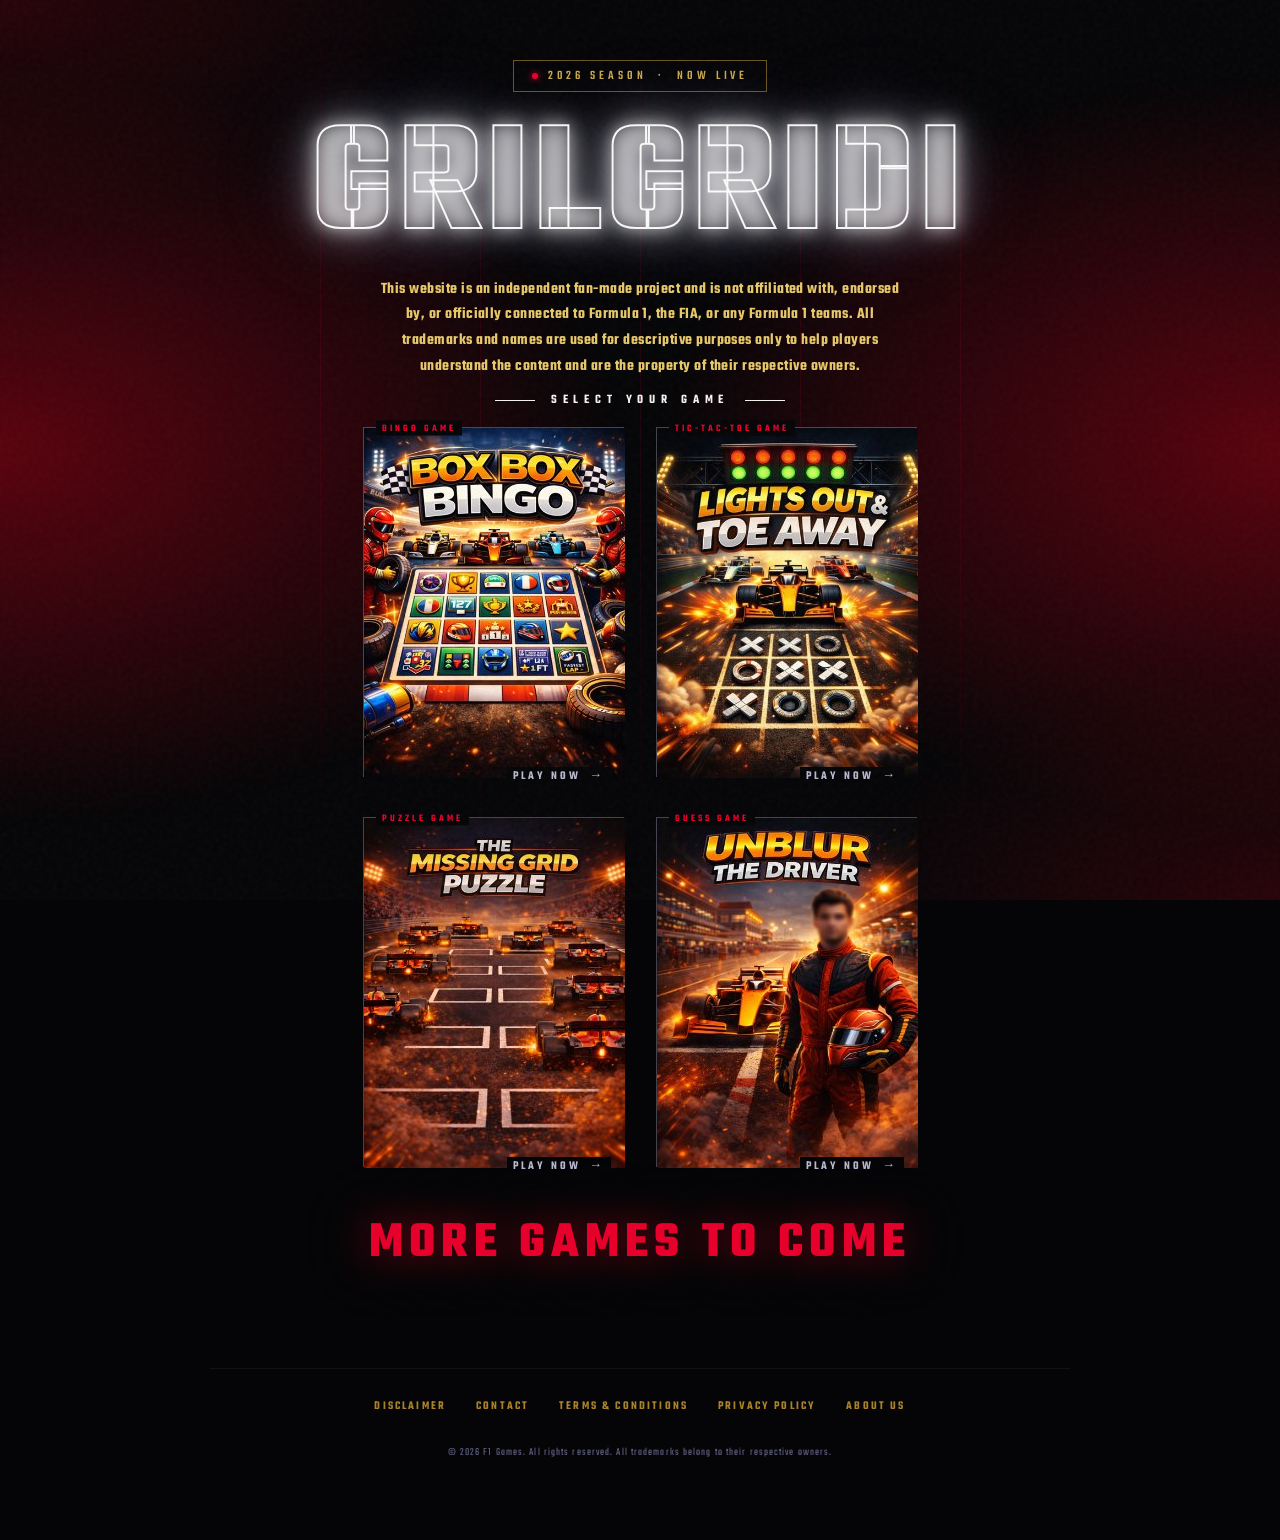
==== commit 7f39198e: "Update greeting from 'Hello World' to 'Goodbye World'" ====
--- a/index.html
+++ b/index.html
@@ -230,7 +230,7 @@
     ============================================================ */
     .cards {
       display: grid;
-      grid-template-columns: repeat(2, 366px);
+      grid-template-columns: repeat(2, 261px);
       gap: 40px 32px;
       width: 100%;
       max-width: 860px;
@@ -249,8 +249,8 @@
       cursor: pointer;
       transition: border-color .3s;
       display: block;
-      width: 366px;
-      height: 450px;
+      width: 261px;
+      height: 350px;
       flex-shrink: 0;
     }
 
@@ -278,8 +278,8 @@
 
     /* Card image */
     .card-image {
-      width: 366px;
-      height: 450px;
+      width: 261px;
+      height: 350px;
       display: block;
       object-fit: cover;
     }
@@ -478,7 +478,7 @@
 
       /* Cards */
       .cards {
-        grid-template-columns: repeat(2, minmax(200px, 366px));
+        grid-template-columns: repeat(2, minmax(150px, 261px));
         gap: 36px 20px;
         max-width: 100%;
       }
@@ -553,7 +553,7 @@
       .card {
         width: 100%;
         height: auto;
-        aspect-ratio: 366 / 450;
+        aspect-ratio: 261 / 350;
       }
 
       .card-image {
@@ -665,22 +665,22 @@
     <div class="cards">
       <a href="/box-box-bingo/" class="card">
         <p class="card-tag">Bingo Game</p>
-        <img class="card-image" src="[data-uri]" alt="Box Box Bingo" />
+        <img class="card-image" src="[data-uri]" alt="Box Box Bingo" />
         <span class="card-cta">Play Now</span>
       </a>
       <a href="/lights-out-and-toe-away/" class="card">
         <p class="card-tag">Tic-Tac-Toe Game</p>
-        <img class="card-image" src="[data-uri]" alt="Lights Out &amp; Toe Away" />
+        <img class="card-image" src="[data-uri]" alt="Lights Out &amp; Toe Away" />
         <span class="card-cta">Play Now</span>
       </a>
             <a href="/missing-grid/" class="card">
         <p class="card-tag">Puzzle Game</p>
-        <img class="card-image" src="[data-uri]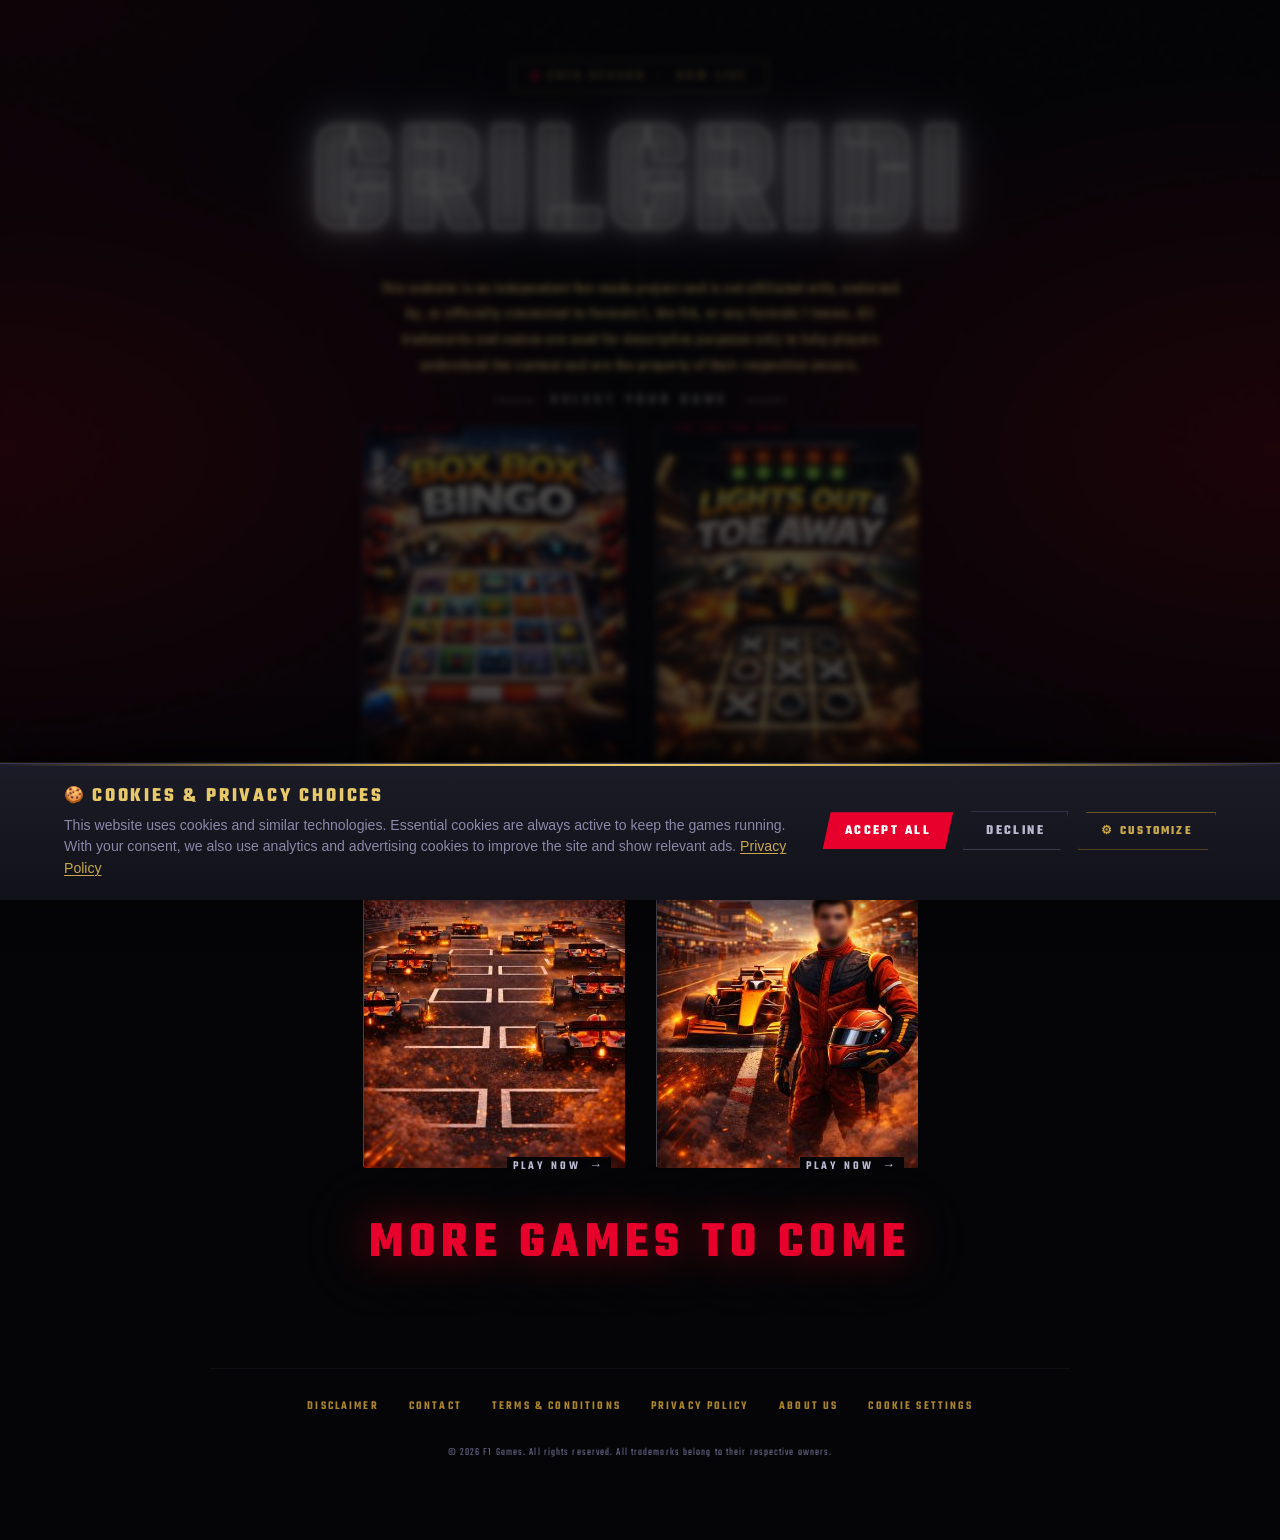
==== commit 45de7672: "Add Cookie Settings link and script to index.html" ====
--- a/index.html
+++ b/index.html
@@ -694,6 +694,7 @@
         <span class="footer-link" data-page="terms">Terms &amp; Conditions</span>
         <span class="footer-link" data-page="privacy">Privacy Policy</span>
         <span class="footer-link" data-page="about">About Us</span>
+        <span class="footer-link" onclick="window.ccOpenSettings && window.ccOpenSettings()">Cookie Settings</span>
       </div>
       <p class="footer-copy">© 2026 F1 Games. All rights reserved. All trademarks belong to their respective owners.</p>
     </footer>
@@ -1010,5 +1011,6 @@
 
   <script src="nav.js"></script>
 
+  <script src="/cookie-consent.js"></script>
 </body>
 </html>
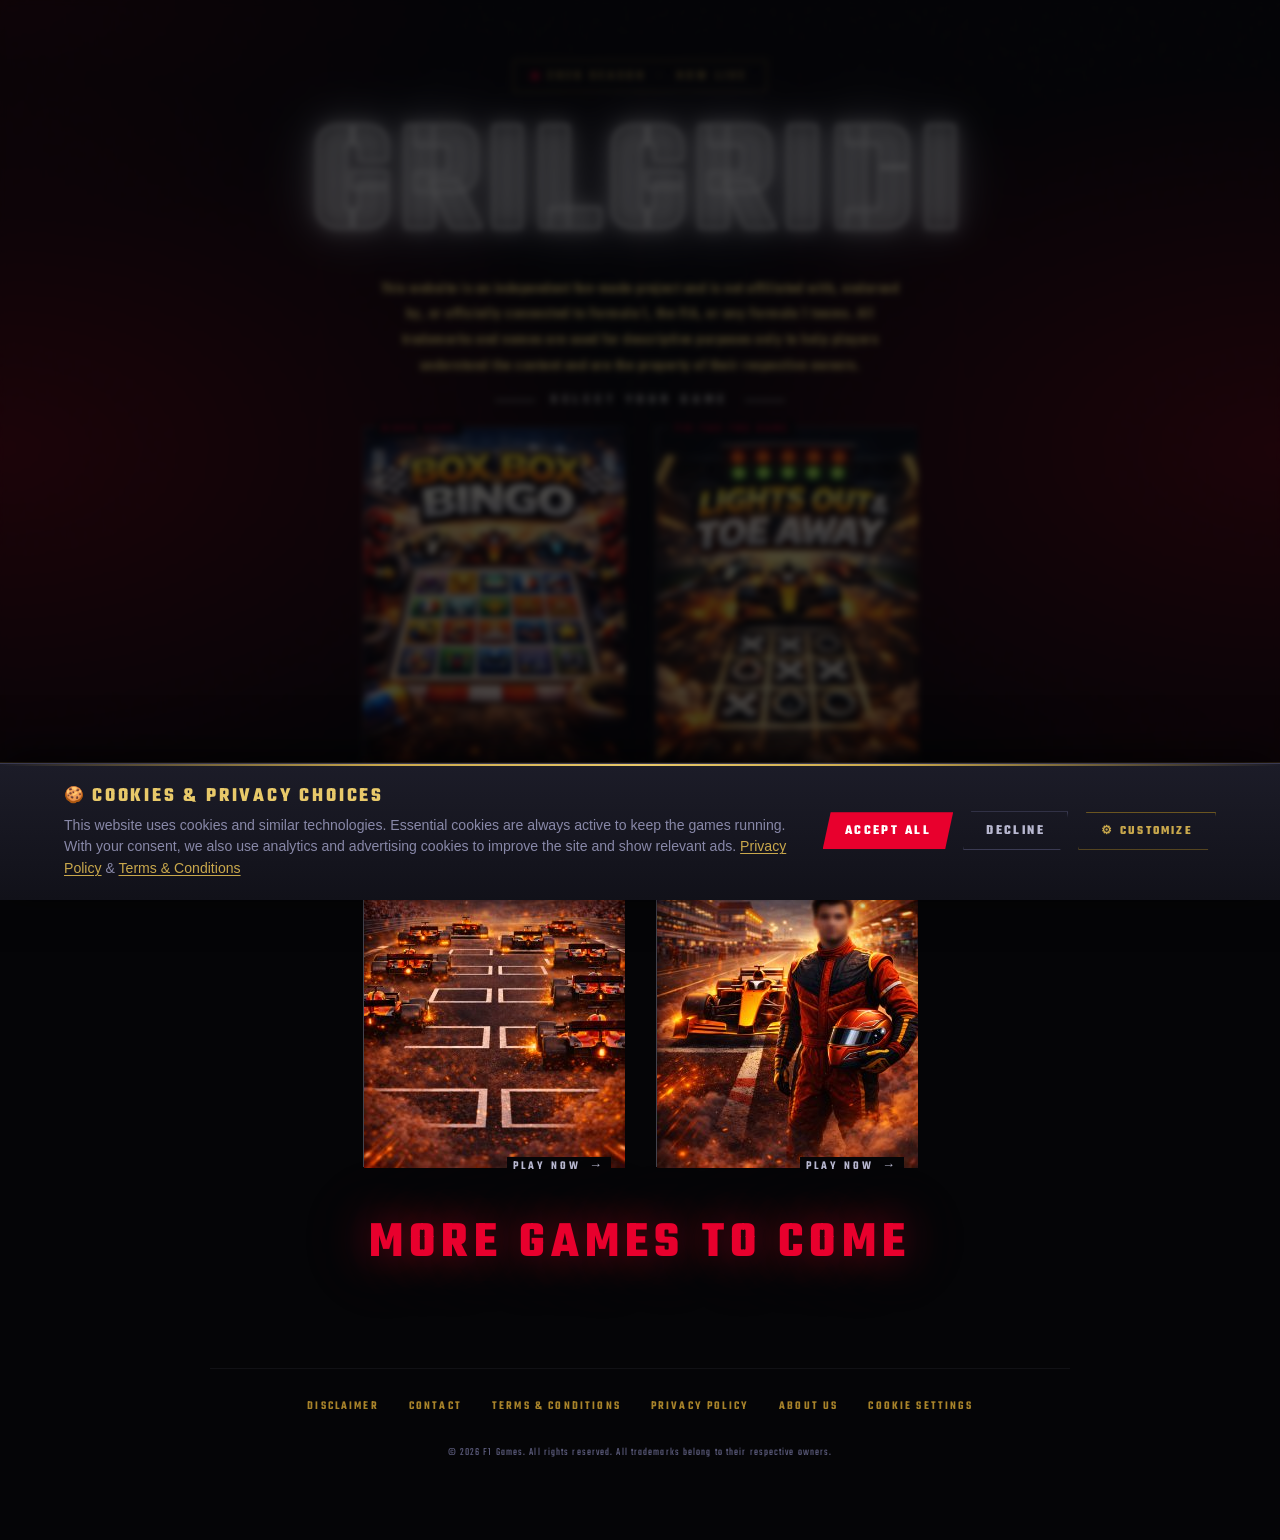
==== commit a39daa3f: "Update print statement from 'Hello' to 'Goodbye'" ====
--- a/index.html
+++ b/index.html
@@ -1,1016 +1,65 @@
 <!DOCTYPE html>
 <html lang="en">
 <head>
-  <meta charset="UTF-8" />
-  <meta name="viewport" content="width=device-width, initial-scale=1.0" />
-  <title>Grilgridi - Racing Fans Knowledge Hub</title>
-  <link rel="preconnect" href="https://fonts.googleapis.com" />
-  <link rel="preconnect" href="https://fonts.gstatic.com" crossorigin />
-  <link href="https://fonts.googleapis.com/css2?family=Teko:wght@300;400;500;600;700&display=swap" rel="stylesheet" />
-  <style>
-    /* ============================================================
-       RESET & ROOT VARIABLES
-    ============================================================ */
-    *, *::before, *::after {
-      box-sizing: border-box;
-      margin: 0;
-      padding: 0;
-    }
-
-    :root {
-      /* Backgrounds */
-      --void:       #050507;
-      --abyss:      #080810;
-      --jet:        #111119;
-      --slate:      #16161f;
-      --gunmetal:   #1c1c28;
-      --iron:       #232333;
-      --steel:      #2d2d42;
-      --bolt:       #3a3a52;
-
-      /* Text */
-      --dim:        #5a5a7a;
-      --chrome:     #8888a8;
-      --silver:     #b8b8d0;
-      --ivory:      #e8e6e0;
-      --white:      #f4f2ec;
-
-      /* Gold palette */
-      --goldDim:    #6a5520;
-      --gold:       #a8832a;
-      --goldMid:    #c9a84c;
-      --goldLight:  #e8c96a;
-      --goldSheen:  #f5dfa0;
-
-      /* Accent colours */
-      --red:        #e8002d;
-      --redDeep:    #9b001e;
-      --redLo:      #2a0008;
-      --green:      #00d68f;
-      --amber:      #f5a623;
-      --blue:       #2979ff;
-    }
-
-    /* ============================================================
-       BASE
-    ============================================================ */
-    html, body {
-      min-height: 100%;
-      background: var(--void);
-      color: var(--ivory);
-      font-family: 'Teko', sans-serif;
-      overflow-x: hidden;
-    }
-
-    /* ============================================================
-       BACKGROUND EFFECTS
-    ============================================================ */
-
-    /* Red corner glow */
-    body::after {
-      content: '';
-      position: fixed;
-      inset: 0;
-      pointer-events: none;
-      z-index: 0;
-      background:
-        radial-gradient(ellipse 70% 60% at 0%    50%,  rgba(160,0,20,.55) 0%, transparent 70%),
-        radial-gradient(ellipse 70% 60% at 100%  50%,  rgba(160,0,20,.55) 0%, transparent 70%),
-        radial-gradient(ellipse 60% 40% at 0%    0%,   rgba(120,0,15,.3)  0%, transparent 60%),
-        radial-gradient(ellipse 60% 40% at 100%  100%, rgba(120,0,15,.3)  0%, transparent 60%);
-    }
-
-    /* Noise overlay */
-    body::before {
-      content: '';
-      position: fixed;
-      inset: 0;
-      z-index: 1000;
-      pointer-events: none;
-      opacity: .035;
-      background-image: url("data:image/svg+xml,%3Csvg viewBox='0 0 200 200' xmlns='http://www.w3.org/2000/svg'%3E%3Cfilter id='n'%3E%3CfeTurbulence type='fractalNoise' baseFrequency='0.9' numOctaves='4' stitchTiles='stitch'/%3E%3C/filter%3E%3Crect width='100%25' height='100%25' filter='url(%23n)' opacity='1'/%3E%3C/svg%3E");
-    }
-
-    /* ============================================================
-       TRACK LINES
-    ============================================================ */
-    .track-lines {
-      position: fixed;
-      inset: 0;
-      overflow: hidden;
-      pointer-events: none;
-      z-index: 0;
-    }
-
-    .track-lines span {
-      position: absolute;
-      left: 50%;
-      top: 0;
-      width: 1px;
-      height: 100%;
-      background: linear-gradient(to bottom, transparent, rgba(232,0,45,.12) 40%, transparent);
-      transform-origin: top center;
-    }
-
-    .track-lines span:nth-child(1) { transform: translateX(-320px); }
-    .track-lines span:nth-child(2) { transform: translateX(-160px); }
-    .track-lines span:nth-child(3) { transform: translateX(0);      }
-    .track-lines span:nth-child(4) { transform: translateX(160px);  }
-    .track-lines span:nth-child(5) { transform: translateX(320px);  }
-
-    /* ============================================================
-       PAGES
-    ============================================================ */
-    .page        { display: none; position: relative; z-index: 1; }
-    .page.active { display: flex; }
-
-    /* ============================================================
-       HOME PAGE
-    ============================================================ */
-    #home {
-      min-height: 100vh;
-      flex-direction: column;
-      align-items: center;
-      justify-content: center;
-      padding: 60px 24px 80px;
-    }
-
-    /* Season badge */
-    .season-badge {
-      display: inline-flex;
-      align-items: center;
-      gap: 10px;
-      border: 1px solid var(--goldDim);
-      padding: 6px 18px;
-      margin-bottom: 28px;
-      font-size: 13px;
-      font-weight: 500;
-      letter-spacing: .3em;
-      text-transform: uppercase;
-      color: var(--goldMid);
-      opacity: 0;
-      animation: fadeUp .6s 0s ease forwards;
-    }
-
-    .season-badge .dot {
-      width: 6px;
-      height: 6px;
-      border-radius: 50%;
-      background: var(--red);
-      flex-shrink: 0;
-      box-shadow: 0 0 6px var(--red);
-    }
-
-    /* Hero title */
-    .hero-title {
-      font-size: clamp(72px, 14vw, 160px);
-      line-height: .88;
-      text-align: center;
-      letter-spacing: .04em;
-      color: var(--ivory);
-      opacity: 0;
-      animation: fadeUp .7s .2s ease forwards;
-      position: relative;
-    }
-
-    .hero-title .f1         { color: var(--red); display: block; }
-    .hero-title .games-word {
-      display: block;
-      -webkit-text-stroke: 2px rgba(255,255,255,.95);
-      color: transparent;
-      text-shadow:
-        0 0 18px rgba(255,255,255,.55),
-        0 0 40px rgba(255,255,255,.30),
-        0 0 80px rgba(200,200,255,.20),
-        0 0 140px rgba(180,180,255,.12);
-      filter: drop-shadow(0 0 8px rgba(255,255,255,.35));
-    }
-
-    /* Disclaimer */
-    .disclaimer {
-      font-size: 16px;
-      font-weight: 600;
-      letter-spacing: .03em;
-      text-align: center;
-      color: var(--goldLight);
-      max-width: 520px;
-      line-height: 1.6;
-      margin-top: 16px;
-      margin-bottom: 12px;
-      opacity: 0;
-      animation: fadeUp .7s .45s ease forwards;
-    }
-
-    /* Eyebrow */
-    .eyebrow {
-      font-weight: 600;
-      font-size: 13px;
-      letter-spacing: .45em;
-      text-transform: uppercase;
-      color: var(--white);
-      margin-bottom: 18px;
-      display: flex;
-      align-items: center;
-      gap: 16px;
-      opacity: 0;
-      animation: fadeUp .6s .4s ease forwards;
-    }
-
-    .eyebrow::before,
-    .eyebrow::after {
-      content: '';
-      display: block;
-      width: 40px;
-      height: 1px;
-      background: var(--white);
-    }
-
-    /* ============================================================
-       CARDS
-    ============================================================ */
-    .cards {
-      display: grid;
-      grid-template-columns: repeat(2, 261px);
-      gap: 40px 32px;
-      width: 100%;
-      max-width: 860px;
-      justify-content: center;
-      opacity: 0;
-      animation: fadeUp .8s .5s ease forwards;
-    }
-
-    .card {
-      position: relative;
-      border: 0.5px solid rgba(184,184,208,.35);
-      padding: 0;
-      text-decoration: none;
-      color: inherit;
-      overflow: visible;
-      cursor: pointer;
-      transition: border-color .3s;
-      display: block;
-      width: 261px;
-      height: 350px;
-      flex-shrink: 0;
-    }
-
-    .card:hover { border-color: rgba(232,0,45,.5); }
-
-    /* Card tag — sits on the top border, top-left */
-    .card-tag {
-      position: absolute;
-      top: 0;
-      left: 12px;
-      transform: translateY(-50%);
-      background: var(--void);
-      padding: 0 6px;
-      font-size: 10px;
-      font-weight: 600;
-      letter-spacing: .3em;
-      text-transform: uppercase;
-      color: var(--red);
-      display: inline-flex;
-      align-items: center;
-      margin: 0;
-      white-space: nowrap;
-      z-index: 1;
-    }
-
-    /* Card image */
-    .card-image {
-      width: 261px;
-      height: 350px;
-      display: block;
-      object-fit: cover;
-    }
-
-    /* Card CTA — sits on the bottom border, bottom-right */
-    .card-cta {
-      position: absolute;
-      bottom: 0;
-      right: 12px;
-      transform: translateY(50%);
-      background: var(--void);
-      padding: 0 6px;
-      font-weight: 600;
-      font-size: 12px;
-      letter-spacing: .25em;
-      text-transform: uppercase;
-      color: var(--silver);
-      display: inline-flex;
-      align-items: center;
-      gap: 8px;
-      white-space: nowrap;
-      z-index: 1;
-      transition: color .2s;
-    }
-
-    .card:hover .card-cta { color: var(--red); }
-    .card-cta::after      { content: '→'; font-size: 13px; }
-
-    /* ============================================================
-       FOOTER
-    ============================================================ */
-    .site-footer {
-      width: 100%;
-      max-width: 860px;
-      margin-top: 48px;
-      padding-top: 24px;
-      border-top: 1px solid rgba(184,184,208,.07);
-      display: flex;
-      flex-direction: column;
-      align-items: center;
-      gap: 16px;
-      opacity: 0;
-      animation: fadeUp .6s .9s ease forwards;
-    }
-
-    .footer-links {
-      display: flex;
-      flex-wrap: wrap;
-      justify-content: center;
-      gap: 4px;
-    }
-
-    .footer-link {
-      font-size: 12px;
-      font-weight: 600;
-      letter-spacing: .18em;
-      text-transform: uppercase;
-      color: var(--gold);
-      text-decoration: none;
-      padding: 4px 12px;
-      border: 1px solid transparent;
-      transition: color .2s, border-color .2s;
-      cursor: pointer;
-    }
-
-    .footer-link:hover { color: var(--goldLight); border-color: var(--goldDim); }
-
-    .footer-season { font-size: 12px; letter-spacing: .2em; text-transform: uppercase; color: var(--white); }
-    .footer-copy   { font-size: 11px; letter-spacing: .1em; color: var(--dim); margin-top: 8px; text-align: center; }
-
-    /* ============================================================
-       SUBPAGES
-    ============================================================ */
-    .subpage {
-      min-height: 100vh;
-      flex-direction: column;
-      z-index: 1;
-      max-width: 720px;
-      margin: 0 auto;
-      padding: 60px 24px 80px;
-    }
-
-    .page-tag {
-      font-size: 11px;
-      letter-spacing: .35em;
-      text-transform: uppercase;
-      color: var(--goldMid);
-      display: flex;
-      align-items: center;
-      gap: 12px;
-      margin-bottom: 16px;
-    }
-
-    .page-tag::before {
-      content: '';
-      display: block;
-      width: 30px;
-      height: 1px;
-      background: var(--goldMid);
-    }
-
-    .subpage h1 { font-size: 52px; line-height: 1; letter-spacing: .04em; color: var(--white); margin-bottom: 32px; }
-    .subpage h2 { font-size: 24px; letter-spacing: .06em; color: var(--goldLight); margin: 32px 0 10px; }
-
-    .subpage p,
-    .subpage li { font-size: 17px; line-height: 1.7; color: var(--chrome); margin-bottom: 12px; }
-
-    .subpage ul          { padding-left: 20px; }
-    .subpage a.inline    { color: var(--goldMid); text-decoration: none; }
-    .subpage a.inline:hover { color: var(--goldLight); }
-
-    .divider { width: 100%; height: 1px; background: rgba(184,184,208,.08); margin: 20px 0; }
-
-    /* Back button */
-    .back-btn {
-      display: inline-flex;
-      align-items: center;
-      gap: 8px;
-      font-size: 13px;
-      letter-spacing: .2em;
-      text-transform: uppercase;
-      color: var(--chrome);
-      text-decoration: none;
-      border: 1px solid var(--steel);
-      padding: 6px 16px;
-      margin-bottom: 32px;
-      transition: color .2s, border-color .2s;
-      cursor: pointer;
-      background: none;
-      font-family: 'Teko', sans-serif;
-    }
-
-    .back-btn:hover { color: var(--goldLight); border-color: var(--goldDim); }
-
-    /* ============================================================
-       CONTACT CARD
-    ============================================================ */
-    .contact-card {
-      border: 1px solid rgba(184,184,208,.09);
-      background: var(--jet);
-      padding: 32px;
-      margin-top: 24px;
-    }
-
-    .contact-card .label { font-size: 11px; letter-spacing: .3em; text-transform: uppercase; color: var(--goldMid); margin-bottom: 4px; }
-    .contact-card .value { font-size: 20px; color: var(--white); }
-
-    /* More games */
-    .more-games {
-      font-size: clamp(32px, 4vw, 56px);
-      font-weight: 700;
-      letter-spacing: .12em;
-      text-transform: uppercase;
-      text-align: center;
-      color: var(--red);
-      text-shadow: 0 0 40px rgba(232,0,45,.5), 0 0 80px rgba(232,0,45,.25);
-      margin-top: 40px;
-      margin-bottom: 40px;
-      opacity: 0;
-      animation: fadeUp .7s .8s ease forwards;
-    }
-
-    /* Season note */
-    .season-note {
-      font-size: 13px;
-      letter-spacing: .2em;
-      text-transform: uppercase;
-      color: var(--white);
-      margin-top: 24px;
-      margin-bottom: 0;
-      opacity: 0;
-      animation: fadeUp .6s .7s ease forwards;
-    }
-
-    /* ============================================================
-       ANIMATIONS & RESPONSIVE
-    ============================================================ */
-    @keyframes fadeUp {
-      from { opacity: 0; transform: translateY(20px); }
-      to   { opacity: 1; transform: translateY(0);    }
-    }
-
-    /* ============================================================
-       RESPONSIVE — TABLET (max 900px)
-    ============================================================ */
-    @media (max-width: 900px) {
-      /* Home */
-      #home {
-        padding: 48px 20px 64px;
-      }
-
-      /* Hero */
-      .hero-title {
-        font-size: clamp(56px, 12vw, 120px);
-      }
-
-      /* Cards */
-      .cards {
-        grid-template-columns: repeat(2, minmax(150px, 261px));
-        gap: 36px 20px;
-        max-width: 100%;
-      }
-
-      /* More games */
-      .more-games {
-        font-size: clamp(36px, 7vw, 72px);
-        margin-top: 32px;
-        margin-bottom: 32px;
-      }
-
-      /* Footer */
-      .site-footer {
-        max-width: 100%;
-        margin-top: 36px;
-      }
-
-      /* Subpages */
-      .subpage {
-        padding: 48px 20px 64px;
-        max-width: 100%;
-      }
-
-      .subpage h1 { font-size: 42px; }
-      .subpage h2 { font-size: 20px; }
-    }
-
-    /* ============================================================
-       RESPONSIVE — MOBILE (max 600px)
-    ============================================================ */
-    @media (max-width: 600px) {
-      /* Home */
-      #home {
-        padding: 40px 16px 56px;
-      }
-
-      /* Season badge */
-      .season-badge {
-        font-size: 11px;
-        letter-spacing: .2em;
-        padding: 5px 14px;
-        margin-bottom: 20px;
-      }
-
-      /* Hero */
-      .hero-title {
-        font-size: clamp(48px, 15vw, 80px);
-        letter-spacing: .02em;
-      }
-
-      /* Disclaimer */
-      .disclaimer {
-        font-size: 14px;
-        margin-top: 12px;
-        margin-bottom: 8px;
-      }
-
-      /* Eyebrow */
-      .eyebrow {
-        font-size: 11px;
-        letter-spacing: .3em;
-        gap: 10px;
-        margin-bottom: 14px;
-      }
-
-      /* Cards */
-      .cards {
-        grid-template-columns: 1fr;
-        gap: 36px;
-      }
-
-      .card {
-        width: 100%;
-        height: auto;
-        aspect-ratio: 261 / 350;
-      }
-
-      .card-image {
-        width: 100%;
-        height: 100%;
-      }
-
-      /* More games */
-      .more-games {
-        font-size: clamp(28px, 10vw, 52px);
-        letter-spacing: .08em;
-        margin-top: 28px;
-        margin-bottom: 28px;
-      }
-
-      /* Footer */
-      .site-footer {
-        margin-top: 28px;
-        padding-top: 20px;
-        gap: 12px;
-      }
-
-      .footer-links {
-        gap: 2px;
-      }
-
-      .footer-link {
-        font-size: 11px;
-        letter-spacing: .12em;
-        padding: 4px 8px;
-      }
-
-      .footer-copy {
-        font-size: 10px;
-      }
-
-      /* Subpages */
-      .subpage {
-        padding: 36px 16px 48px;
-      }
-
-      .subpage h1 {
-        font-size: 34px;
-        margin-bottom: 20px;
-      }
-
-      .subpage h2 {
-        font-size: 18px;
-        margin: 24px 0 8px;
-      }
-
-      .subpage p,
-      .subpage li {
-        font-size: 15px;
-        line-height: 1.6;
-      }
-
-      .back-btn {
-        font-size: 11px;
-        letter-spacing: .15em;
-        padding: 5px 12px;
-        margin-bottom: 24px;
-      }
-
-      .contact-card {
-        padding: 20px;
-      }
-
-      .contact-card .value {
-        font-size: 17px;
-      }
-    }
-
-    /* ============================================================
-       RESPONSIVE — SMALL MOBILE (max 380px)
-    ============================================================ */
-    @media (max-width: 380px) {
-      .hero-title {
-        font-size: clamp(38px, 14vw, 56px);
-      }
-
-      .more-games {
-        font-size: clamp(24px, 11vw, 40px);
-      }
-
-      .footer-link {
-        font-size: 10px;
-        padding: 3px 6px;
-      }
-
-      .subpage h1 { font-size: 28px; }
-    }
-  </style>
+<meta charset="UTF-8" />
+<meta name="viewport" content="width=device-width, initial-scale=1.0" />
+<title>Grilgridi - Racing Fans Knowledge Hub</title>
+<link rel="preconnect" href="https://fonts.googleapis.com" />
+<link rel="preconnect" href="https://fonts.gstatic.com" crossorigin />
+<link href="https://fonts.googleapis.com/css2?family=Teko:wght@300;400;500;600;700&display=swap" rel="stylesheet" />
+<style>*,*::before,*::after{box-sizing: border-box;margin: 0;padding: 0}:root{--void: #050507;--abyss: #080810;--jet: #111119;--slate: #16161f;--gunmetal: #1c1c28;--iron: #232333;--steel: #2d2d42;--bolt: #3a3a52;--dim: #5a5a7a;--chrome: #8888a8;--silver: #b8b8d0;--ivory: #e8e6e0;--white: #f4f2ec;--goldDim: #6a5520;--gold: #a8832a;--goldMid: #c9a84c;--goldLight: #e8c96a;--goldSheen: #f5dfa0;--red: #e8002d;--redDeep: #9b001e;--redLo: #2a0008;--green: #00d68f;--amber: #f5a623;--blue: #2979ff}html,body{min-height: 100%;background: var(--void);color: var(--ivory);font-family: 'Teko',sans-serif;overflow-x: hidden}body::after{content: '';position: fixed;inset: 0;pointer-events: none;z-index: 0;background: radial-gradient(ellipse 70% 60% at 0% 50%,rgba(160,0,20,.55) 0%,transparent 70%),radial-gradient(ellipse 70% 60% at 100% 50%,rgba(160,0,20,.55) 0%,transparent 70%),radial-gradient(ellipse 60% 40% at 0% 0%,rgba(120,0,15,.3) 0%,transparent 60%),radial-gradient(ellipse 60% 40% at 100% 100%,rgba(120,0,15,.3) 0%,transparent 60%)}body::before{content: '';position: fixed;inset: 0;z-index: 1000;pointer-events: none;opacity: .035;background-image: url("data:image/svg+xml,%3Csvg viewBox='0 0 200 200' xmlns='http://www.w3.org/2000/svg'%3E%3Cfilter id='n'%3E%3CfeTurbulence type='fractalNoise' baseFrequency='0.9' numOctaves='4' stitchTiles='stitch'/%3E%3C/filter%3E%3Crect width='100%25' height='100%25' filter='url(%23n)' opacity='1'/%3E%3C/svg%3E")}.track-lines{position: fixed;inset: 0;overflow: hidden;pointer-events: none;z-index: 0}.track-lines span{position: absolute;left: 50%;top: 0;width: 1px;height: 100%;background: linear-gradient(to bottom,transparent,rgba(232,0,45,.12) 40%,transparent);transform-origin: top center}.track-lines span:nth-child(1){transform: translateX(-320px)}.track-lines span:nth-child(2){transform: translateX(-160px)}.track-lines span:nth-child(3){transform: translateX(0)}.track-lines span:nth-child(4){transform: translateX(160px)}.track-lines span:nth-child(5){transform: translateX(320px)}.page{display: none;position: relative;z-index: 1}.page.active{display: flex}#home{min-height: 100vh;flex-direction: column;align-items: center;justify-content: center;padding: 60px 24px 80px}.season-badge{display: inline-flex;align-items: center;gap: 10px;border: 1px solid var(--goldDim);padding: 6px 18px;margin-bottom: 28px;font-size: 13px;font-weight: 500;letter-spacing: .3em;text-transform: uppercase;color: var(--goldMid);opacity: 0;animation: fadeUp .6s 0s ease forwards}.season-badge .dot{width: 6px;height: 6px;border-radius: 50%;background: var(--red);flex-shrink: 0;box-shadow: 0 0 6px var(--red)}.hero-title{font-size: clamp(72px,14vw,160px);line-height: .88;text-align: center;letter-spacing: .04em;color: var(--ivory);opacity: 0;animation: fadeUp .7s .2s ease forwards;position: relative}.hero-title .f1{color: var(--red);display: block}.hero-title .games-word{display: block;-webkit-text-stroke: 2px rgba(255,255,255,.95);color: transparent;text-shadow: 0 0 18px rgba(255,255,255,.55),0 0 40px rgba(255,255,255,.30),0 0 80px rgba(200,200,255,.20),0 0 140px rgba(180,180,255,.12);filter: drop-shadow(0 0 8px rgba(255,255,255,.35))}.disclaimer{font-size: 16px;font-weight: 600;letter-spacing: .03em;text-align: center;color: var(--goldLight);max-width: 520px;line-height: 1.6;margin-top: 16px;margin-bottom: 12px;opacity: 0;animation: fadeUp .7s .45s ease forwards}.eyebrow{font-weight: 600;font-size: 13px;letter-spacing: .45em;text-transform: uppercase;color: var(--white);margin-bottom: 18px;display: flex;align-items: center;gap: 16px;opacity: 0;animation: fadeUp .6s .4s ease forwards}.eyebrow::before,.eyebrow::after{content: '';display: block;width: 40px;height: 1px;background: var(--white)}.cards{display: grid;grid-template-columns: repeat(2,261px);gap: 40px 32px;width: 100%;max-width: 860px;justify-content: center;opacity: 0;animation: fadeUp .8s .5s ease forwards}.card{position: relative;border: 0.5px solid rgba(184,184,208,.35);padding: 0;text-decoration: none;color: inherit;overflow: visible;cursor: pointer;transition: border-color .3s;display: block;width: 261px;height: 350px;flex-shrink: 0}.card:hover{border-color: rgba(232,0,45,.5)}.card-tag{position: absolute;top: 0;left: 12px;transform: translateY(-50%);background: var(--void);padding: 0 6px;font-size: 10px;font-weight: 600;letter-spacing: .3em;text-transform: uppercase;color: var(--red);display: inline-flex;align-items: center;margin: 0;white-space: nowrap;z-index: 1}.card-image{width: 261px;height: 350px;display: block;object-fit: cover}.card-cta{position: absolute;bottom: 0;right: 12px;transform: translateY(50%);background: var(--void);padding: 0 6px;font-weight: 600;font-size: 12px;letter-spacing: .25em;text-transform: uppercase;color: var(--silver);display: inline-flex;align-items: center;gap: 8px;white-space: nowrap;z-index: 1;transition: color .2s}.card:hover .card-cta{color: var(--red)}.card-cta::after{content: '→';font-size: 13px}.site-footer{width: 100%;max-width: 860px;margin-top: 48px;padding-top: 24px;border-top: 1px solid rgba(184,184,208,.07);display: flex;flex-direction: column;align-items: center;gap: 16px;opacity: 0;animation: fadeUp .6s .9s ease forwards}.footer-links{display: flex;flex-wrap: wrap;justify-content: center;gap: 4px}.footer-link{font-size: 12px;font-weight: 600;letter-spacing: .18em;text-transform: uppercase;color: var(--gold);text-decoration: none;padding: 4px 12px;border: 1px solid transparent;transition: color .2s,border-color .2s;cursor: pointer}.footer-link:hover{color: var(--goldLight);border-color: var(--goldDim)}.footer-season{font-size: 12px;letter-spacing: .2em;text-transform: uppercase;color: var(--white)}.footer-copy{font-size: 11px;letter-spacing: .1em;color: var(--dim);margin-top: 8px;text-align: center}.subpage{min-height: 100vh;flex-direction: column;z-index: 1;max-width: 720px;margin: 0 auto;padding: 60px 24px 80px}.page-tag{font-size: 11px;letter-spacing: .35em;text-transform: uppercase;color: var(--goldMid);display: flex;align-items: center;gap: 12px;margin-bottom: 16px}.page-tag::before{content: '';display: block;width: 30px;height: 1px;background: var(--goldMid)}.subpage h1{font-size: 52px;line-height: 1;letter-spacing: .04em;color: var(--white);margin-bottom: 32px}.subpage h2{font-size: 24px;letter-spacing: .06em;color: var(--goldLight);margin: 32px 0 10px}.subpage p,.subpage li{font-size: 17px;line-height: 1.7;color: var(--chrome);margin-bottom: 12px}.subpage ul{padding-left: 20px}.subpage a.inline{color: var(--goldMid);text-decoration: none}.subpage a.inline:hover{color: var(--goldLight)}.divider{width: 100%;height: 1px;background: rgba(184,184,208,.08);margin: 20px 0}.back-btn{display: inline-flex;align-items: center;gap: 8px;font-size: 13px;letter-spacing: .2em;text-transform: uppercase;color: var(--chrome);text-decoration: none;border: 1px solid var(--steel);padding: 6px 16px;margin-bottom: 32px;transition: color .2s,border-color .2s;cursor: pointer;background: none;font-family: 'Teko',sans-serif}.back-btn:hover{color: var(--goldLight);border-color: var(--goldDim)}.contact-card{border: 1px solid rgba(184,184,208,.09);background: var(--jet);padding: 32px;margin-top: 24px}.contact-card .label{font-size: 11px;letter-spacing: .3em;text-transform: uppercase;color: var(--goldMid);margin-bottom: 4px}.contact-card .value{font-size: 20px;color: var(--white)}.more-games{font-size: clamp(32px,4vw,56px);font-weight: 700;letter-spacing: .12em;text-transform: uppercase;text-align: center;color: var(--red);text-shadow: 0 0 40px rgba(232,0,45,.5),0 0 80px rgba(232,0,45,.25);margin-top: 40px;margin-bottom: 40px;opacity: 0;animation: fadeUp .7s .8s ease forwards}.season-note{font-size: 13px;letter-spacing: .2em;text-transform: uppercase;color: var(--white);margin-top: 24px;margin-bottom: 0;opacity: 0;animation: fadeUp .6s .7s ease forwards}@keyframes fadeUp{from{opacity: 0;transform: translateY(20px)}to{opacity: 1;transform: translateY(0)}}@media (max-width: 900px){#home{padding: 48px 20px 64px}.hero-title{font-size: clamp(56px,12vw,120px)}.cards{grid-template-columns: repeat(2,minmax(150px,261px));gap: 36px 20px;max-width: 100%}.more-games{font-size: clamp(36px,7vw,72px);margin-top: 32px;margin-bottom: 32px}.site-footer{max-width: 100%;margin-top: 36px}.subpage{padding: 48px 20px 64px;max-width: 100%}.subpage h1{font-size: 42px}.subpage h2{font-size: 20px}}@media (max-width: 600px){#home{padding: 40px 16px 56px}.season-badge{font-size: 11px;letter-spacing: .2em;padding: 5px 14px;margin-bottom: 20px}.hero-title{font-size: clamp(48px,15vw,80px);letter-spacing: .02em}.disclaimer{font-size: 14px;margin-top: 12px;margin-bottom: 8px}.eyebrow{font-size: 11px;letter-spacing: .3em;gap: 10px;margin-bottom: 14px}.cards{grid-template-columns: 1fr;gap: 36px}.card{width: 100%;height: auto;aspect-ratio: 261 / 350}.card-image{width: 100%;height: 100%}.more-games{font-size: clamp(28px,10vw,52px);letter-spacing: .08em;margin-top: 28px;margin-bottom: 28px}.site-footer{margin-top: 28px;padding-top: 20px;gap: 12px}.footer-links{gap: 2px}.footer-link{font-size: 11px;letter-spacing: .12em;padding: 4px 8px}.footer-copy{font-size: 10px}.subpage{padding: 36px 16px 48px}.subpage h1{font-size: 34px;margin-bottom: 20px}.subpage h2{font-size: 18px;margin: 24px 0 8px}.subpage p,.subpage li{font-size: 15px;line-height: 1.6}.back-btn{font-size: 11px;letter-spacing: .15em;padding: 5px 12px;margin-bottom: 24px}.contact-card{padding: 20px}.contact-card .value{font-size: 17px}}@media (max-width: 380px){.hero-title{font-size: clamp(38px,14vw,56px)}.more-games{font-size: clamp(24px,11vw,40px)}.footer-link{font-size: 10px;padding: 3px 6px}.subpage h1{font-size: 28px}}</style>
 </head>
 <body>
-
-
-
-  <div class="track-lines" aria-hidden="true">
-    <span></span><span></span><span></span><span></span><span></span>
-  </div>
-
-  <!-- ══ HOME ══ -->
-  <main class="page active" id="home">
-    <div class="season-badge"><span class="dot"></span>2026 Season &nbsp;·&nbsp; Now Live</div>
-    <h1 class="hero-title"><span class="games-word">GRILGRIDI</span></h1>
-    <p class="disclaimer">This website is an independent fan-made project and is not affiliated with, endorsed by, or officially connected to Formula 1, the FIA, or any Formula 1 teams. All trademarks and names are used for descriptive purposes only to help players understand the content and are the property of their respective owners.</p>
-    <p class="eyebrow">Select Your Game</p>
-    <div class="cards">
-      <a href="/box-box-bingo/" class="card">
-        <p class="card-tag">Bingo Game</p>
-        <img class="card-image" src="[data-uri]" alt="Box Box Bingo" />
-        <span class="card-cta">Play Now</span>
-      </a>
-      <a href="/lights-out-and-toe-away/" class="card">
-        <p class="card-tag">Tic-Tac-Toe Game</p>
-        <img class="card-image" src="[data-uri]" alt="Lights Out &amp; Toe Away" />
-        <span class="card-cta">Play Now</span>
-      </a>
-            <a href="/missing-grid/" class="card">
-        <p class="card-tag">Puzzle Game</p>
-        <img class="card-image" src="[data-uri]" alt="The Missing Grid Puzzle" />
-        <span class="card-cta">Play Now</span>
-      </a>
-      <a href="/unblur-the-driver/" class="card">
-        <p class="card-tag">Guess Game</p>
-        <img class="card-image" src="[data-uri]" alt="Unblur the Driver" />
-        <span class="card-cta">Play Now</span>
-      </a>
-    </div>
-
-    <p class="more-games">More Games To Come</p>
-
-    <footer class="site-footer">
-      <div class="footer-links">
-        <span class="footer-link" data-page="disclaimer">Disclaimer</span>
-        <span class="footer-link" data-page="contact">Contact</span>
-        <span class="footer-link" data-page="terms">Terms &amp; Conditions</span>
-        <span class="footer-link" data-page="privacy">Privacy Policy</span>
-        <span class="footer-link" data-page="about">About Us</span>
-        <span class="footer-link" onclick="window.ccOpenSettings && window.ccOpenSettings()">Cookie Settings</span>
-      </div>
-      <p class="footer-copy">© 2026 F1 Games. All rights reserved. All trademarks belong to their respective owners.</p>
-    </footer>
-  </main>
-
-  <!-- ══ DISCLAIMER ══ -->
-  <section class="page subpage" id="disclaimer">
-    <button class="back-btn" data-page="home">← Back to Home</button>
-    <p class="page-tag">Legal</p>
-    <h1>Disclaimer</h1>
-    <div class="divider"></div>
-    <p>This website is an independent fan-made entertainment project operated from Romania. It is created solely for entertainment purposes and is not affiliated with, endorsed by, or officially connected to Formula 1, the FIA, Formula One Management (FOM), any Formula 1 teams, drivers, or related entities.</p>
-
-    <h2>Trademarks and Intellectual Property</h2>
-    <p>All Formula 1-related names, team names, driver names, logos, and other intellectual property mentioned on this Website are trademarks or registered trademarks of their respective owners. They are used strictly for descriptive, informational, and fan-related purposes only. No ownership, sponsorship, or endorsement is claimed or implied by this Website.</p>
-
-    <h2>Advertising &amp; Monetisation</h2>
-    <p>This Website may display third-party advertisements (such as Google Ads) for general monetisation purposes. These advertisements are not related to, approved by, or endorsed by Formula 1, the FIA, or any official Formula 1 entity. The Website does not directly monetise or commercialise any official Formula 1 intellectual property.</p>
-
-    <h2>Accuracy of Information</h2>
-    <p>We strive to keep all content, statistics, and game data as accurate and up-to-date as possible. However, we do not guarantee the completeness, accuracy, or timeliness of any information. All content is provided for general entertainment and informational purposes only. Use of any data or information is at your own risk.</p>
-
-    <h2>External Links</h2>
-    <p>This Website may contain links to third-party websites for convenience or reference. We are not responsible for the content, privacy practices, availability, or policies of any external sites.</p>
-
-    <div class="divider"></div>
-    <p>For full details regarding your rights, our limitations of liability, and how the Website operates, please read our:</p>
-    <ul>
-      <li><span class="inline" style="color:var(--goldMid);cursor:pointer;" data-page="terms">Terms and Conditions of Use</span></li>
-      <li><span class="inline" style="color:var(--goldMid);cursor:pointer;" data-page="privacy">Privacy Policy</span></li>
-    </ul>
-    <div class="divider"></div>
-    <p>Last updated: March 2026</p>
-  </section>
-
-  <!-- ══ CONTACT ══ -->
-  <section class="page subpage" id="contact">
-    <button class="back-btn" data-page="home">← Back to Home</button>
-    <p class="page-tag">Get in Touch</p>
-    <h1>Contact Us</h1>
-    <div class="divider"></div>
-    <p>This website is an independent fan-made entertainment project operated from Romania and is not affiliated with Formula 1, the FIA, or any official entities.</p>
-    <p>If you have any questions, feedback, or concerns regarding the Website, its games, or content, feel free to contact us using the details below.</p>
-    <div class="contact-card">
-      <p class="label">📧 Email</p>
-      <p class="value"><a class="inline" href="/cdn-cgi/l/email-protection#b8dbd7d6ccd9dbccf8de89dfd9d5ddcb96d9c8c8"><span class="__cf_email__" data-cfemail="94f7fbfae0f5f7e0d4f2a5f3f5f9f1e7baf5e4e4">[email&#160;protected]</span></a></p>
-    </div>
-    <p style="margin-top:16px;">We aim to respond to all inquiries within 48–72 hours (working days).</p>
-
-    <h2>General Inquiries</h2>
-    <p>For general questions, feedback, or suggestions about the Website or games, please email us directly.</p>
-
-    <h2>Bug Reports</h2>
-    <p>If you encounter a bug or technical issue, please include as much detail as possible, such as:</p>
-    <ul>
-      <li>the game you were playing</li>
-      <li>what exactly happened</li>
-      <li>your device and browser (including version)</li>
-      <li>steps to reproduce the issue</li>
-    </ul>
-    <p>This information helps us investigate and fix problems quickly.</p>
-
-    <h2>Intellectual Property (IP) / DMCA Requests</h2>
-    <p>If you believe that any content on the Website infringes your intellectual property rights, please contact us with:</p>
-    <ul>
-      <li>a clear description of the content in question</li>
-      <li>the exact URL where it appears</li>
-      <li>proof of ownership or authorization</li>
-      <li>your contact details</li>
-    </ul>
-    <p>We will review and respond to all valid requests as soon as possible.</p>
-
-    <h2>Legal &amp; Privacy Requests</h2>
-    <p>For requests related to:</p>
-    <ul>
-      <li>personal data (GDPR / data subject rights)</li>
-      <li>privacy concerns</li>
-      <li>legal matters</li>
-    </ul>
-    <p>please use the same email address above. These requests will be handled in accordance with our <span class="inline" style="color:var(--goldMid);cursor:pointer;" data-page="privacy">Privacy Policy</span>.</p>
-    <p>For full details on how we operate, please also see our <span class="inline" style="color:var(--goldMid);cursor:pointer;" data-page="terms">Terms and Conditions of Use</span>.</p>
-
-    <div class="divider"></div>
-    <p>Last updated: March 2026</p>
-  </section>
-
-  <!-- ══ TERMS ══ -->
-  <section class="page subpage" id="terms">
-    <button class="back-btn" data-page="home">← Back to Home</button>
-    <p class="page-tag">Legal</p>
-    <h1>Terms &amp; Conditions of Use</h1>
-    <div class="divider"></div>
-    <p>These Terms and Conditions ("Terms") govern your use of this website ("the Website") and any content, games, features, or services made available through it.</p>
-    <p>By accessing or using the Website, you confirm that you have read, understood, and agree to be bound by these Terms. If you do not agree to these Terms, you must not use the Website.</p>
-
-    <h2>1. About the Website</h2>
-    <p>This Website is an independent fan-made entertainment project operated from Romania. It provides free browser-based games, informational content, and related features for entertainment purposes only.</p>
-    <p>This Website is not affiliated with, endorsed by, or officially connected to Formula 1, the FIA, Formula One Management, or any Formula 1 teams or drivers.</p>
-
-    <h2>2. Eligibility to Use the Website</h2>
-    <p>You may use the Website only if you are at least 13 years old (or the minimum age required by the laws of your country). If you are under 18 or under the age of consent in your jurisdiction, you must use the Website only with the consent and involvement of a parent or legal guardian.</p>
-    <p>You may use the Website only in compliance with applicable laws.</p>
-
-    <h2>3. Use of the Website</h2>
-    <p>You agree to use the Website only for lawful, personal, and non-commercial purposes. You must not:</p>
-    <ul>
-      <li>use the Website in any way that violates applicable law or regulation;</li>
-      <li>interfere with the operation, security, or performance of the Website;</li>
-      <li>attempt to gain unauthorized access to any part of the Website, server, or related systems;</li>
-      <li>use bots, scripts, scraping tools, or automated systems to extract or copy content without permission;</li>
-      <li>upload, transmit, or distribute malicious code, viruses, or harmful material;</li>
-      <li>use the Website in a way that could damage, disable, overburden, or impair it.</li>
-    </ul>
-    <p>We reserve the right to restrict or block access to users who misuse the Website.</p>
-
-    <h2>4. Intellectual Property</h2>
-    <p>Unless otherwise stated, all original content on this Website — including text, design, layout, graphics, branding, game concepts, source code, and visual elements — is owned by or licensed to the Website operator and is protected by applicable intellectual property laws.</p>
-    <p>You may not copy, reproduce, republish, modify, distribute, sell, or exploit any part of the Website for commercial purposes without prior written permission.</p>
-    <p>You may access and use the Website for personal, non-commercial entertainment use. You may also share screenshots or short gameplay clips on social media for non-commercial purposes, provided you clearly credit the Website.</p>
-
-    <h2>5. Third-Party Intellectual Property</h2>
-    <p>Certain names, references, team names, driver names, trademarks, and other materials referenced on the Website may belong to third parties. All such names, trademarks, and rights remain the property of their respective owners and are used for descriptive, informational, and fan-related purposes only.</p>
-    <p>Nothing on this Website should be interpreted as granting any license or right to use any third-party intellectual property beyond lawful descriptive use.</p>
-
-    <h2>6. Fan Project Notice</h2>
-    <p>This Website is an independent fan-made project created for entertainment purposes only. It is not an official Formula 1 product or service and does not claim any sponsorship, endorsement, or official association with Formula 1, the FIA, Formula One Management, or any teams, drivers, or related entities.</p>
-
-    <h2>7. Website Content and Accuracy</h2>
-    <p>We aim to keep the Website content accurate and up to date. However, we do not guarantee that all content, statistics, game data, names, rankings, or other information will always be complete, accurate, or current. The content is provided for general entertainment and informational purposes only. Use of any information on the Website is at your own risk.</p>
-
-    <h2>8. Games and Entertainment Use</h2>
-    <p>The games and features on the Website are provided for entertainment purposes only. We do not guarantee that:</p>
-    <ul>
-      <li>any game will always be available;</li>
-      <li>any score, result, ranking, or outcome will be error-free;</li>
-      <li>gameplay will be uninterrupted;</li>
-      <li>saved local preferences or progress will always remain available.</li>
-    </ul>
-    <p>Game performance may depend on your browser, device, internet connection, and technical limitations outside our control. All game progress and preferences are saved locally in your browser (using localStorage or similar technologies). We do not store any game data on our servers. Clearing your browser data will result in the loss of your progress.</p>
-
-    <h2>9. Advertising</h2>
-    <p>The Website may display third-party advertising, including general advertising provided by networks such as Google Ads. We do not control and are not responsible for:</p>
-    <ul>
-      <li>the content of third-party advertisements;</li>
-      <li>the availability of advertised products or services;</li>
-      <li>claims made by advertisers;</li>
-      <li>pricing, quality, legality, or accuracy of third-party offers.</li>
-    </ul>
-    <p>We do not display targeted advertising to children and comply with applicable advertising standards, including Google AdSense policies. Any interaction or transaction you enter into with an advertiser is solely between you and that third party. The presence of advertisements does not imply endorsement by the Website.</p>
-
-    <h2>10. External Links</h2>
-    <p>The Website may contain links to third-party websites for convenience or reference. We do not control and are not responsible for the content, availability, privacy practices, or terms of third-party websites. If you access third-party websites through links on this Website, you do so at your own risk.</p>
-
-    <h2>11. Privacy and Cookies</h2>
-    <p>Your use of the Website is also subject to our Privacy Policy (available in the footer of the Website). We use cookies and similar technologies only for essential functionality, analytics, and to serve Google Ads. Please review our Privacy Policy to understand how data may be processed.</p>
-
-    <h2>12. Availability of the Website</h2>
-    <p>We do not guarantee that the Website will always be available, uninterrupted, secure, or error-free. We may suspend, withdraw, update, remove, or change all or any part of the Website at any time without notice. We are not liable if the Website is unavailable for any reason at any time.</p>
-
-    <h2>13. Disclaimer of Warranties</h2>
-    <p>To the fullest extent permitted by applicable law, the Website and all content, games, and services are provided on an "as is" and "as available" basis. We make no warranties regarding the availability, accuracy, fitness for a particular purpose, compatibility, or absence of bugs or errors.</p>
-    <p>Nothing in these Terms affects your statutory rights as a consumer under Romanian or European Union law.</p>
-
-    <h2>14. Limitation of Liability</h2>
-    <p>To the fullest extent permitted by applicable law, we shall not be liable for any indirect, incidental, special, consequential, or economic loss arising out of or in connection with your use of the Website. This includes loss of data, loss of profit, business interruption, or device issues.</p>
-    <p>Nothing in these Terms excludes or limits liability where such exclusion is not permitted by law, including liability for fraud or personal injury caused by negligence. Nothing in these Terms affects your statutory rights as a consumer under Romanian or European Union law.</p>
-
-    <h2>15. User Conduct</h2>
-    <p>You agree not to use the Website to engage in unlawful, abusive, or fraudulent conduct; infringe the rights of others; upload harmful or offensive material; or attempt to reverse engineer, disrupt, or exploit the Website or its systems.</p>
-    <p>We reserve the right to take appropriate technical or legal action in response to misuse.</p>
-
-    <h2>16. No Registered User Accounts or Paid Features</h2>
-    <p>Unless expressly stated otherwise, the Website does not currently offer registered user accounts, paid memberships, or paid digital services. If such features are added in the future, additional terms will apply and you will be notified.</p>
-
-    <h2>17. Changes to the Website or Terms</h2>
-    <p>We may update or modify these Terms from time to time. Any updated version will be published on this page with the updated effective date. By continuing to use the Website after updated Terms are published, you agree to the revised Terms.</p>
-
-    <h2>18. Governing Law</h2>
-    <p>These Terms shall be governed by and interpreted in accordance with the laws of Romania. Where applicable, mandatory provisions of European Union law, including consumer protection and data protection regulations, shall also apply.</p>
-
-    <h2>19. Jurisdiction</h2>
-    <p>Any dispute arising out of or in connection with these Terms shall be subject to the jurisdiction of the competent courts of Romania. If you are a consumer residing in an EU Member State, you may also have the right to bring proceedings in the courts of your country of residence.</p>
-
-    <h2>20. International Users</h2>
-    <p>The Website may be accessed from countries outside Romania and the European Union. Users who access the Website from outside Romania do so on their own initiative and are responsible for compliance with any applicable local laws.</p>
-
-    <h2>21. Contact</h2>
-    <p>If you have any questions regarding these Terms, you may contact us at: <a class="inline" href="/cdn-cgi/l/email-protection#42212d2c3623213602247325232f27316c233232"><span class="__cf_email__" data-cfemail="b3d0dcddc7d2d0c7f3d582d4d2ded6c09dd2c3c3">[email&#160;protected]</span></a></p>
-
-    <div class="divider"></div>
-    <p>Last updated: March 2026</p>
-  </section>
-
-  <!-- ══ PRIVACY ══ -->
-  <section class="page subpage" id="privacy">
-    <button class="back-btn" data-page="home">← Back to Home</button>
-    <p class="page-tag">Legal</p>
-    <h1>Privacy Policy</h1>
-    <div class="divider"></div>
-    <p>Your privacy is important to us. This Privacy Policy explains how this website ("the Website") collects, uses, and protects your data in accordance with the General Data Protection Regulation (EU) 2016/679 ("GDPR") and applicable Romanian law, including the new online age of majority rules.</p>
-    <p>By using the Website you agree to the practices described in this Policy. This Policy should be read together with our Terms and Conditions of Use.</p>
-
-    <h2>1. Data We Collect</h2>
-    <p>We do not actively collect personal data such as your name, email address, or contact details unless you voluntarily provide it (for example, when you send us an email).</p>
-    <p>Certain technical data is collected automatically when you visit the Website, including:</p>
-    <ul>
-      <li>IP address</li>
-      <li>Browser type and version</li>
-      <li>Device information</li>
-      <li>Pages visited and interactions</li>
-    </ul>
-    <p>This data is processed temporarily for functionality, security, and analytics purposes and is not stored on our servers beyond what is strictly necessary.</p>
-
-    <h2>2. Legal Basis for Processing</h2>
-    <p>We process the limited technical data above on the basis of:</p>
-    <ul>
-      <li>Legitimate interest (to ensure the Website works properly, for security, and to improve user experience);</li>
-      <li>Your consent (for non-essential cookies and advertising).</li>
-    </ul>
-
-    <h2>3. Cookies and Local Storage</h2>
-    <p>The Website uses cookies and similar technologies (including localStorage in your browser) to:</p>
-    <ul>
-      <li>ensure proper website functionality</li>
-      <li>remember your game preferences and progress</li>
-      <li>improve user experience</li>
-    </ul>
-    <p>Essential cookies and localStorage for games do not require consent. Non-essential cookies (analytics and advertising) are placed only after you give explicit consent through our cookie banner.</p>
-    <p>Our cookie banner offers an equally visible and easy "Accept" and "Reject" button, in line with 2026 GDPR standards. You can change or withdraw your consent at any time via the cookie settings link in the footer.</p>
-
-    <h2>4. Third-Party Services</h2>
-    <p>We use the following third-party services that may process technical data on our behalf:</p>
-    <ul>
-      <li>Vercel – hosting and performance</li>
-      <li>Google Fonts – web fonts</li>
-      <li>Google Ads (if enabled) – advertising</li>
-    </ul>
-    <p>These providers may collect data such as IP address in accordance with their own privacy policies. We implement Google Consent Mode v2 to ensure your cookie choices are respected by Google Ads.</p>
-
-    <h2>5. Advertising</h2>
-    <p>The Website may display advertisements from networks such as Google Ads. These services may use cookies to show relevant ads and measure performance.</p>
-    <p>We do not control the data collected by these providers. We do not display targeted advertising to children.</p>
-
-    <h2>6. Analytics</h2>
-    <p>We may use privacy-friendly analytics tools (such as those offered by Vercel) that are fully anonymised and aggregated. No personal identifiers are used, and no data is shared with third parties for tracking purposes.</p>
-
-    <h2>7. Data Retention</h2>
-    <p>We do not store any personal data on our servers. Game progress and preferences are saved only locally in your browser. You can delete them anytime through your browser settings.</p>
-
-    <h2>8. Your Rights (GDPR)</h2>
-    <p>Under GDPR you have the following rights regarding your data:</p>
-    <ul>
-      <li>access, correction or deletion</li>
-      <li>restriction or objection to processing</li>
-      <li>data portability</li>
-      <li>withdrawal of consent at any time</li>
-    </ul>
-    <p>To exercise any of these rights, contact us at: <a class="inline" href="/cdn-cgi/l/email-protection#95f6fafbe1f4f6e1d5f3a4f2f4f8f0e6bbf4e5e5"><span class="__cf_email__" data-cfemail="fc9f9392889d9f88bc9acd9b9d91998fd29d8c8c">[email&#160;protected]</span></a></p>
-    <p>You also have the right to lodge a complaint with the Romanian supervisory authority: National Supervisory Authority for Personal Data Processing (ANSPDCP) – <a class="inline" href="https://www.dataprotectie.ro" target="_blank" rel="noopener">www.dataprotectie.ro</a></p>
-
-    <h2>9. Children's Privacy</h2>
-    <p>This Website is not directed at children under the age of 13. In accordance with GDPR and Romanian law, we do not knowingly collect or process personal data from children under 16 without verifiable parental consent. If you are under 16, please use the Website only with the involvement of a parent or legal guardian.</p>
-    <p>This website does not offer the creation of accounts or services that require registration. Games are saved locally in the user's browser and do not involve the processing of personal data.</p>
-
-    <h2>10. External Links</h2>
-    <p>The Website may contain links to third-party websites. We are not responsible for their privacy practices.</p>
-
-    <h2>11. Changes to This Policy</h2>
-    <p>We may update this Privacy Policy from time to time. The latest version will always be available on this page with the effective date. Continued use of the Website after changes means you accept the updated Policy.</p>
-
-    <h2>12. Contact</h2>
-    <p>If you have any questions about this Privacy Policy or your data, you can contact us at: <a class="inline" href="/cdn-cgi/l/email-protection#bcdfd3d2c8dddfc8fcda8ddbddd1d9cf92ddcccc"><span class="__cf_email__" data-cfemail="187b77766c797b6c587e297f79757d6b36796868">[email&#160;protected]</span></a></p>
-
-    <div class="divider"></div>
-    <p>Last updated: March 2026</p>
-  </section>
-
-  <!-- ══ ABOUT ══ -->
-  <section class="page subpage" id="about">
-    <button class="back-btn" data-page="home">← Back to Home</button>
-    <p class="page-tag">The Project</p>
-    <h1>About Us</h1>
-    <div class="divider"></div>
-    <p>This website is an independent fan-made project built for people who love the world of racing and competitive games.</p>
-    <p>Our goal is simple: to create fun, fast, and engaging browser-based games inspired by the excitement, strategy, and unpredictability of Formula One.</p>
-
-    <h2>🏁 What This Website Is</h2>
-    <p>This is a collection of interactive games designed to:</p>
-    <ul>
-      <li>challenge your knowledge</li>
-      <li>test your reactions and decision-making</li>
-      <li>bring a fresh perspective to racing-inspired gameplay</li>
-    </ul>
-    <p>Etainment project operated from Romania. It is not affiliated with, endorsed by, or officially connected to Formula 1, the FIA, Formula One Management (FOM), any Formula 1 teams, drivers, or related entities.</p>
-    <p>All references are used strictly for descriptive and entertainment purposes only.</p>
-    <p>For full legal details, please read our:</p>
-    <ul>
-      <li><span class="inline" style="color:var(--goldMid);cursor:pointer;" data-page="terms">Terms and Conditions of Use</span></li>
-      <li><span class="inline" style="color:var(--goldMid);cursor:pointer;" data-page="privacy">Privacy Policy</span></li>
-      <li><span class="inline" style="color:var(--goldMid);cursor:pointer;" data-page="disclaimer">Disclaimer</span></li>
-    </ul>
-
-    <h2>🎯 Our Mission</h2>
-    <p>To turn the thrill of racing into simple, accessible, and memorable games that anyone can enjoy — anytime, anywhere.</p>
-
-    <h2>💬 Get in Touch</h2>
-    <p>Have feedback, ideas, or found a bug? Feel free to reach out via our <span class="inline" style="color:var(--goldMid);cursor:pointer;" data-page="contact">Contact page</span> — we're always looking to improve.</p>
-
-    <div class="divider"></div>
-    <p>Last updated: March 2026</p>
-  </section>
-
-  
-
-  <script src="nav.js"></script>
-
-  <script src="/cookie-consent.js"></script>
+<div class="track-lines" aria-hidden="true">
+<span></span><span></span><span></span><span></span><span></span>
+</div>
+<main class="page active" id="home">
+<div class="season-badge"><span class="dot"></span>2026 Season &nbsp;·&nbsp; Now Live</div>
+<h1 class="hero-title"><span class="games-word">GRILGRIDI</span></h1>
+<p class="disclaimer">This website is an independent fan-made project and is not affiliated with, endorsed by, or officially connected to Formula 1, the FIA, or any Formula 1 teams. All trademarks and names are used for descriptive purposes only to help players understand the content and are the property of their respective owners.</p>
+<p class="eyebrow">Select Your Game</p>
+<div class="cards">
+<a href="/box-box-bingo/" class="card">
+<p class="card-tag">Bingo Game</p>
+<img class="card-image" src="[data-uri]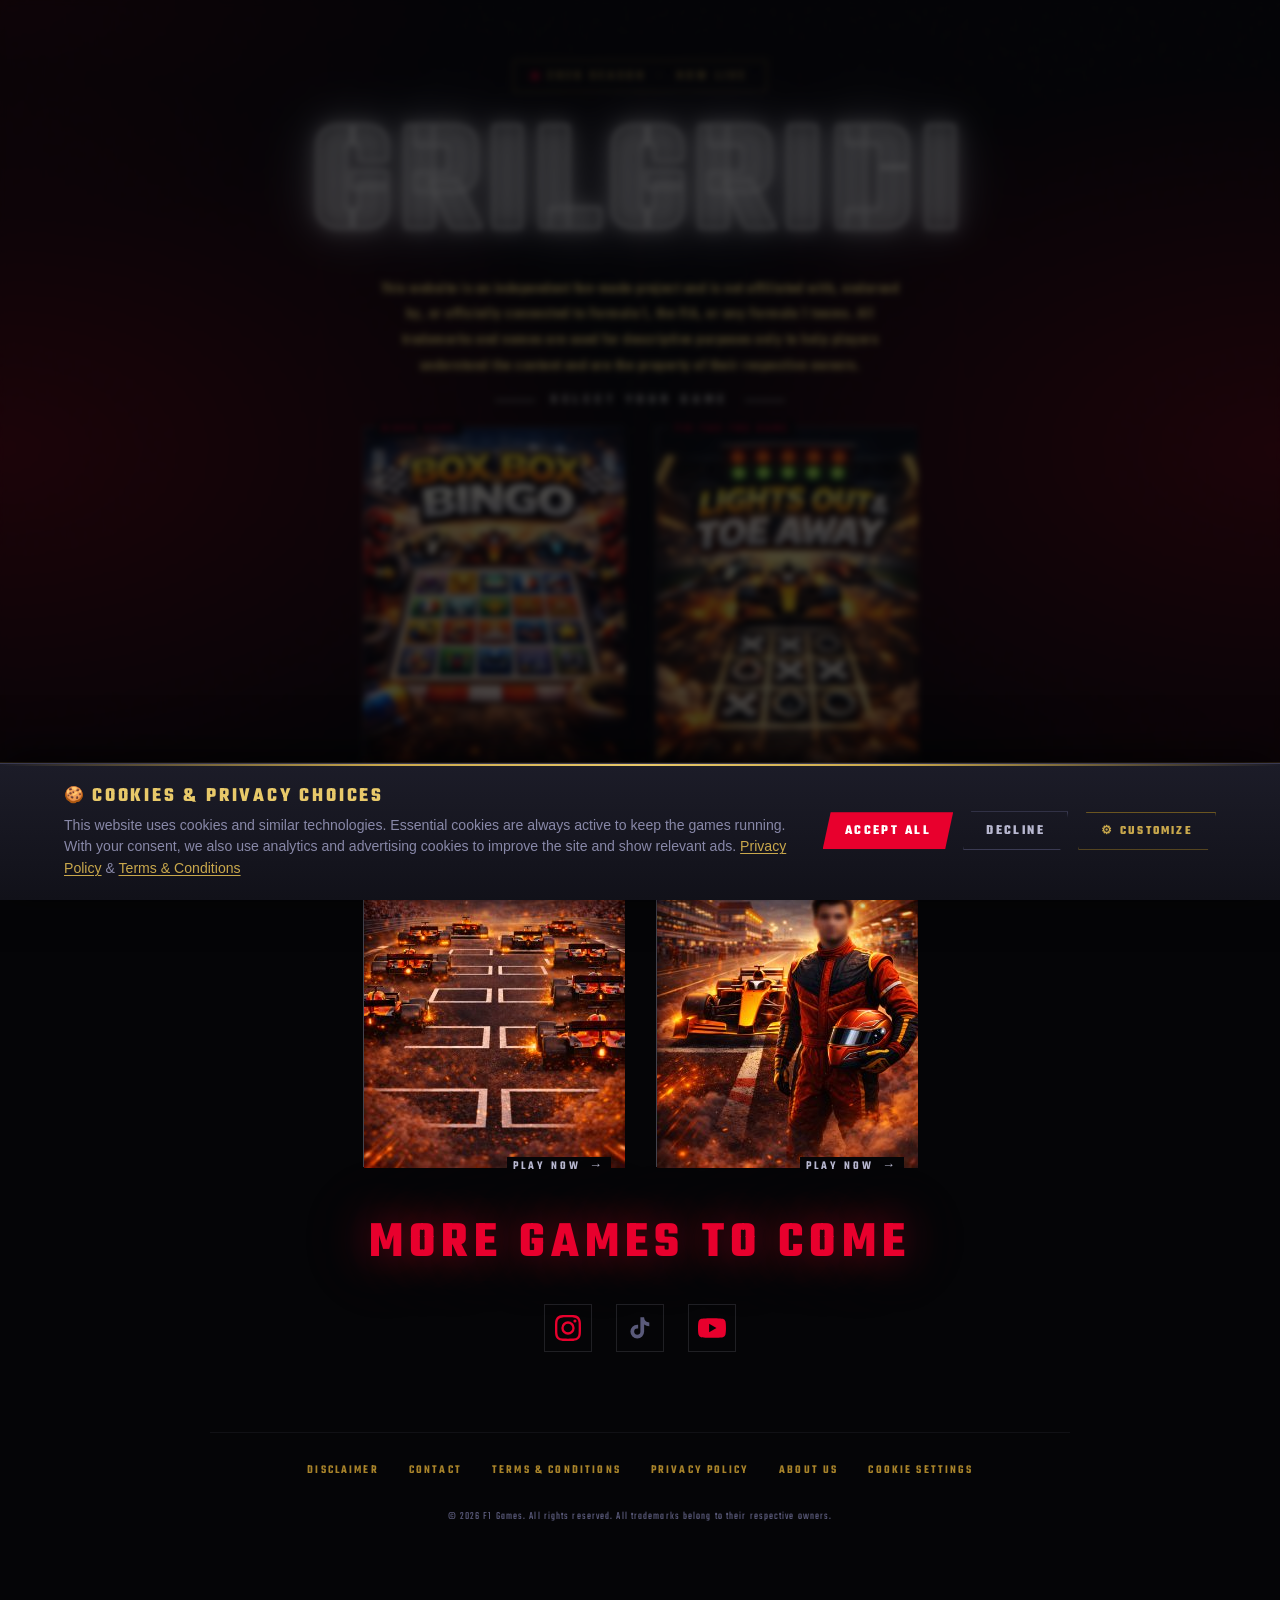
==== commit ef2c1e34: "Update print statement from 'Hello' to 'Goodbye'" ====
--- a/index.html
+++ b/index.html
@@ -2,12 +2,16 @@
 <html lang="en">
 <head>
 <meta charset="UTF-8" />
+<link rel="icon" type="image/png" href="[data-uri]" />
+
 <meta name="viewport" content="width=device-width, initial-scale=1.0" />
-<title>Grilgridi - Racing Fans Knowledge Hub</title>
+<title>GrilGridi - Racing Fans Knowledge Hub</title>
 <link rel="preconnect" href="https://fonts.googleapis.com" />
 <link rel="preconnect" href="https://fonts.gstatic.com" crossorigin />
 <link href="https://fonts.googleapis.com/css2?family=Teko:wght@300;400;500;600;700&display=swap" rel="stylesheet" />
-<style>*,*::before,*::after{box-sizing: border-box;margin: 0;padding: 0}:root{--void: #050507;--abyss: #080810;--jet: #111119;--slate: #16161f;--gunmetal: #1c1c28;--iron: #232333;--steel: #2d2d42;--bolt: #3a3a52;--dim: #5a5a7a;--chrome: #8888a8;--silver: #b8b8d0;--ivory: #e8e6e0;--white: #f4f2ec;--goldDim: #6a5520;--gold: #a8832a;--goldMid: #c9a84c;--goldLight: #e8c96a;--goldSheen: #f5dfa0;--red: #e8002d;--redDeep: #9b001e;--redLo: #2a0008;--green: #00d68f;--amber: #f5a623;--blue: #2979ff}html,body{min-height: 100%;background: var(--void);color: var(--ivory);font-family: 'Teko',sans-serif;overflow-x: hidden}body::after{content: '';position: fixed;inset: 0;pointer-events: none;z-index: 0;background: radial-gradient(ellipse 70% 60% at 0% 50%,rgba(160,0,20,.55) 0%,transparent 70%),radial-gradient(ellipse 70% 60% at 100% 50%,rgba(160,0,20,.55) 0%,transparent 70%),radial-gradient(ellipse 60% 40% at 0% 0%,rgba(120,0,15,.3) 0%,transparent 60%),radial-gradient(ellipse 60% 40% at 100% 100%,rgba(120,0,15,.3) 0%,transparent 60%)}body::before{content: '';position: fixed;inset: 0;z-index: 1000;pointer-events: none;opacity: .035;background-image: url("data:image/svg+xml,%3Csvg viewBox='0 0 200 200' xmlns='http://www.w3.org/2000/svg'%3E%3Cfilter id='n'%3E%3CfeTurbulence type='fractalNoise' baseFrequency='0.9' numOctaves='4' stitchTiles='stitch'/%3E%3C/filter%3E%3Crect width='100%25' height='100%25' filter='url(%23n)' opacity='1'/%3E%3C/svg%3E")}.track-lines{position: fixed;inset: 0;overflow: hidden;pointer-events: none;z-index: 0}.track-lines span{position: absolute;left: 50%;top: 0;width: 1px;height: 100%;background: linear-gradient(to bottom,transparent,rgba(232,0,45,.12) 40%,transparent);transform-origin: top center}.track-lines span:nth-child(1){transform: translateX(-320px)}.track-lines span:nth-child(2){transform: translateX(-160px)}.track-lines span:nth-child(3){transform: translateX(0)}.track-lines span:nth-child(4){transform: translateX(160px)}.track-lines span:nth-child(5){transform: translateX(320px)}.page{display: none;position: relative;z-index: 1}.page.active{display: flex}#home{min-height: 100vh;flex-direction: column;align-items: center;justify-content: center;padding: 60px 24px 80px}.season-badge{display: inline-flex;align-items: center;gap: 10px;border: 1px solid var(--goldDim);padding: 6px 18px;margin-bottom: 28px;font-size: 13px;font-weight: 500;letter-spacing: .3em;text-transform: uppercase;color: var(--goldMid);opacity: 0;animation: fadeUp .6s 0s ease forwards}.season-badge .dot{width: 6px;height: 6px;border-radius: 50%;background: var(--red);flex-shrink: 0;box-shadow: 0 0 6px var(--red)}.hero-title{font-size: clamp(72px,14vw,160px);line-height: .88;text-align: center;letter-spacing: .04em;color: var(--ivory);opacity: 0;animation: fadeUp .7s .2s ease forwards;position: relative}.hero-title .f1{color: var(--red);display: block}.hero-title .games-word{display: block;-webkit-text-stroke: 2px rgba(255,255,255,.95);color: transparent;text-shadow: 0 0 18px rgba(255,255,255,.55),0 0 40px rgba(255,255,255,.30),0 0 80px rgba(200,200,255,.20),0 0 140px rgba(180,180,255,.12);filter: drop-shadow(0 0 8px rgba(255,255,255,.35))}.disclaimer{font-size: 16px;font-weight: 600;letter-spacing: .03em;text-align: center;color: var(--goldLight);max-width: 520px;line-height: 1.6;margin-top: 16px;margin-bottom: 12px;opacity: 0;animation: fadeUp .7s .45s ease forwards}.eyebrow{font-weight: 600;font-size: 13px;letter-spacing: .45em;text-transform: uppercase;color: var(--white);margin-bottom: 18px;display: flex;align-items: center;gap: 16px;opacity: 0;animation: fadeUp .6s .4s ease forwards}.eyebrow::before,.eyebrow::after{content: '';display: block;width: 40px;height: 1px;background: var(--white)}.cards{display: grid;grid-template-columns: repeat(2,261px);gap: 40px 32px;width: 100%;max-width: 860px;justify-content: center;opacity: 0;animation: fadeUp .8s .5s ease forwards}.card{position: relative;border: 0.5px solid rgba(184,184,208,.35);padding: 0;text-decoration: none;color: inherit;overflow: visible;cursor: pointer;transition: border-color .3s;display: block;width: 261px;height: 350px;flex-shrink: 0}.card:hover{border-color: rgba(232,0,45,.5)}.card-tag{position: absolute;top: 0;left: 12px;transform: translateY(-50%);background: var(--void);padding: 0 6px;font-size: 10px;font-weight: 600;letter-spacing: .3em;text-transform: uppercase;color: var(--red);display: inline-flex;align-items: center;margin: 0;white-space: nowrap;z-index: 1}.card-image{width: 261px;height: 350px;display: block;object-fit: cover}.card-cta{position: absolute;bottom: 0;right: 12px;transform: translateY(50%);background: var(--void);padding: 0 6px;font-weight: 600;font-size: 12px;letter-spacing: .25em;text-transform: uppercase;color: var(--silver);display: inline-flex;align-items: center;gap: 8px;white-space: nowrap;z-index: 1;transition: color .2s}.card:hover .card-cta{color: var(--red)}.card-cta::after{content: '→';font-size: 13px}.site-footer{width: 100%;max-width: 860px;margin-top: 48px;padding-top: 24px;border-top: 1px solid rgba(184,184,208,.07);display: flex;flex-direction: column;align-items: center;gap: 16px;opacity: 0;animation: fadeUp .6s .9s ease forwards}.footer-links{display: flex;flex-wrap: wrap;justify-content: center;gap: 4px}.footer-link{font-size: 12px;font-weight: 600;letter-spacing: .18em;text-transform: uppercase;color: var(--gold);text-decoration: none;padding: 4px 12px;border: 1px solid transparent;transition: color .2s,border-color .2s;cursor: pointer}.footer-link:hover{color: var(--goldLight);border-color: var(--goldDim)}.footer-season{font-size: 12px;letter-spacing: .2em;text-transform: uppercase;color: var(--white)}.footer-copy{font-size: 11px;letter-spacing: .1em;color: var(--dim);margin-top: 8px;text-align: center}.subpage{min-height: 100vh;flex-direction: column;z-index: 1;max-width: 720px;margin: 0 auto;padding: 60px 24px 80px}.page-tag{font-size: 11px;letter-spacing: .35em;text-transform: uppercase;color: var(--goldMid);display: flex;align-items: center;gap: 12px;margin-bottom: 16px}.page-tag::before{content: '';display: block;width: 30px;height: 1px;background: var(--goldMid)}.subpage h1{font-size: 52px;line-height: 1;letter-spacing: .04em;color: var(--white);margin-bottom: 32px}.subpage h2{font-size: 24px;letter-spacing: .06em;color: var(--goldLight);margin: 32px 0 10px}.subpage p,.subpage li{font-size: 17px;line-height: 1.7;color: var(--chrome);margin-bottom: 12px}.subpage ul{padding-left: 20px}.subpage a.inline{color: var(--goldMid);text-decoration: none}.subpage a.inline:hover{color: var(--goldLight)}.divider{width: 100%;height: 1px;background: rgba(184,184,208,.08);margin: 20px 0}.back-btn{display: inline-flex;align-items: center;gap: 8px;font-size: 13px;letter-spacing: .2em;text-transform: uppercase;color: var(--chrome);text-decoration: none;border: 1px solid var(--steel);padding: 6px 16px;margin-bottom: 32px;transition: color .2s,border-color .2s;cursor: pointer;background: none;font-family: 'Teko',sans-serif}.back-btn:hover{color: var(--goldLight);border-color: var(--goldDim)}.contact-card{border: 1px solid rgba(184,184,208,.09);background: var(--jet);padding: 32px;margin-top: 24px}.contact-card .label{font-size: 11px;letter-spacing: .3em;text-transform: uppercase;color: var(--goldMid);margin-bottom: 4px}.contact-card .value{font-size: 20px;color: var(--white)}.more-games{font-size: clamp(32px,4vw,56px);font-weight: 700;letter-spacing: .12em;text-transform: uppercase;text-align: center;color: var(--red);text-shadow: 0 0 40px rgba(232,0,45,.5),0 0 80px rgba(232,0,45,.25);margin-top: 40px;margin-bottom: 40px;opacity: 0;animation: fadeUp .7s .8s ease forwards}.season-note{font-size: 13px;letter-spacing: .2em;text-transform: uppercase;color: var(--white);margin-top: 24px;margin-bottom: 0;opacity: 0;animation: fadeUp .6s .7s ease forwards}@keyframes fadeUp{from{opacity: 0;transform: translateY(20px)}to{opacity: 1;transform: translateY(0)}}@media (max-width: 900px){#home{padding: 48px 20px 64px}.hero-title{font-size: clamp(56px,12vw,120px)}.cards{grid-template-columns: repeat(2,minmax(150px,261px));gap: 36px 20px;max-width: 100%}.more-games{font-size: clamp(36px,7vw,72px);margin-top: 32px;margin-bottom: 32px}.site-footer{max-width: 100%;margin-top: 36px}.subpage{padding: 48px 20px 64px;max-width: 100%}.subpage h1{font-size: 42px}.subpage h2{font-size: 20px}}@media (max-width: 600px){#home{padding: 40px 16px 56px}.season-badge{font-size: 11px;letter-spacing: .2em;padding: 5px 14px;margin-bottom: 20px}.hero-title{font-size: clamp(48px,15vw,80px);letter-spacing: .02em}.disclaimer{font-size: 14px;margin-top: 12px;margin-bottom: 8px}.eyebrow{font-size: 11px;letter-spacing: .3em;gap: 10px;margin-bottom: 14px}.cards{grid-template-columns: 1fr;gap: 36px}.card{width: 100%;height: auto;aspect-ratio: 261 / 350}.card-image{width: 100%;height: 100%}.more-games{font-size: clamp(28px,10vw,52px);letter-spacing: .08em;margin-top: 28px;margin-bottom: 28px}.site-footer{margin-top: 28px;padding-top: 20px;gap: 12px}.footer-links{gap: 2px}.footer-link{font-size: 11px;letter-spacing: .12em;padding: 4px 8px}.footer-copy{font-size: 10px}.subpage{padding: 36px 16px 48px}.subpage h1{font-size: 34px;margin-bottom: 20px}.subpage h2{font-size: 18px;margin: 24px 0 8px}.subpage p,.subpage li{font-size: 15px;line-height: 1.6}.back-btn{font-size: 11px;letter-spacing: .15em;padding: 5px 12px;margin-bottom: 24px}.contact-card{padding: 20px}.contact-card .value{font-size: 17px}}@media (max-width: 380px){.hero-title{font-size: clamp(38px,14vw,56px)}.more-games{font-size: clamp(24px,11vw,40px)}.footer-link{font-size: 10px;padding: 3px 6px}.subpage h1{font-size: 28px}}</style>
+<script async src="https://pagead2.googlesyndication.com/pagead/js/adsbygoogle.js?client=ca-pub-5660759941665974" crossorigin="anonymous"></script>
+<style>*,*::before,*::after{box-sizing: border-box;margin: 0;padding: 0}:root{--void: #050507;--abyss: #080810;--jet: #111119;--slate: #16161f;--gunmetal: #1c1c28;--iron: #232333;--steel: #2d2d42;--bolt: #3a3a52;--dim: #5a5a7a;--chrome: #8888a8;--silver: #b8b8d0;--ivory: #e8e6e0;--white: #f4f2ec;--goldDim: #6a5520;--gold: #a8832a;--goldMid: #c9a84c;--goldLight: #e8c96a;--goldSheen: #f5dfa0;--red: #e8002d;--redDeep: #9b001e;--redLo: #2a0008;--green: #00d68f;--amber: #f5a623;--blue: #2979ff}html,body{min-height: 100%;background: var(--void);color: var(--ivory);font-family: 'Teko',sans-serif;overflow-x: hidden}
+html::-webkit-scrollbar{width:6px}html::-webkit-scrollbar-track{background:var(--void)}html::-webkit-scrollbar-thumb{background:var(--red);border-radius:3px}html::-webkit-scrollbar-thumb:hover{background:var(--redDeep)}html{scrollbar-width:thin;scrollbar-color:var(--red) var(--void)}body::after{content: '';position: fixed;inset: 0;pointer-events: none;z-index: 0;background: radial-gradient(ellipse 70% 60% at 0% 50%,rgba(160,0,20,.55) 0%,transparent 70%),radial-gradient(ellipse 70% 60% at 100% 50%,rgba(160,0,20,.55) 0%,transparent 70%),radial-gradient(ellipse 60% 40% at 0% 0%,rgba(120,0,15,.3) 0%,transparent 60%),radial-gradient(ellipse 60% 40% at 100% 100%,rgba(120,0,15,.3) 0%,transparent 60%)}body::before{content: '';position: fixed;inset: 0;z-index: 1000;pointer-events: none;opacity: .035;background-image: url("data:image/svg+xml,%3Csvg viewBox='0 0 200 200' xmlns='http://www.w3.org/2000/svg'%3E%3Cfilter id='n'%3E%3CfeTurbulence type='fractalNoise' baseFrequency='0.9' numOctaves='4' stitchTiles='stitch'/%3E%3C/filter%3E%3Crect width='100%25' height='100%25' filter='url(%23n)' opacity='1'/%3E%3C/svg%3E")}.track-lines{position: fixed;inset: 0;overflow: hidden;pointer-events: none;z-index: 0}.track-lines span{position: absolute;left: 50%;top: 0;width: 1px;height: 100%;background: linear-gradient(to bottom,transparent,rgba(232,0,45,.12) 40%,transparent);transform-origin: top center}.track-lines span:nth-child(1){transform: translateX(-320px)}.track-lines span:nth-child(2){transform: translateX(-160px)}.track-lines span:nth-child(3){transform: translateX(0)}.track-lines span:nth-child(4){transform: translateX(160px)}.track-lines span:nth-child(5){transform: translateX(320px)}.page{display: none;position: relative;z-index: 1}.page.active{display: flex}#home{min-height: 100vh;flex-direction: column;align-items: center;justify-content: center;padding: 60px 24px 80px}.season-badge{display: inline-flex;align-items: center;gap: 10px;border: 1px solid var(--goldDim);padding: 6px 18px;margin-bottom: 28px;font-size: 13px;font-weight: 500;letter-spacing: .3em;text-transform: uppercase;color: var(--goldMid);opacity: 0;animation: fadeUp .6s 0s ease forwards}.season-badge .dot{width: 6px;height: 6px;border-radius: 50%;background: var(--red);flex-shrink: 0;box-shadow: 0 0 6px var(--red)}.hero-title{font-size: clamp(72px,14vw,160px);line-height: .88;text-align: center;letter-spacing: .04em;color: var(--ivory);opacity: 0;animation: fadeUp .7s .2s ease forwards;position: relative}.hero-title .f1{color: var(--red);display: block}.hero-title .games-word{display: block;-webkit-text-stroke: 2px rgba(255,255,255,.95);color: transparent;text-shadow: 0 0 18px rgba(255,255,255,.55),0 0 40px rgba(255,255,255,.30),0 0 80px rgba(200,200,255,.20),0 0 140px rgba(180,180,255,.12);filter: drop-shadow(0 0 8px rgba(255,255,255,.35))}.disclaimer{font-size: 16px;font-weight: 600;letter-spacing: .03em;text-align: center;color: var(--goldLight);max-width: 520px;line-height: 1.6;margin-top: 16px;margin-bottom: 12px;opacity: 0;animation: fadeUp .7s .45s ease forwards}.eyebrow{font-weight: 600;font-size: 13px;letter-spacing: .45em;text-transform: uppercase;color: var(--white);margin-bottom: 18px;display: flex;align-items: center;gap: 16px;opacity: 0;animation: fadeUp .6s .4s ease forwards}.eyebrow::before,.eyebrow::after{content: '';display: block;width: 40px;height: 1px;background: var(--white)}.cards{display: grid;grid-template-columns: repeat(2,261px);gap: 40px 32px;width: 100%;max-width: 860px;justify-content: center;opacity: 0;animation: fadeUp .8s .5s ease forwards}.card{position: relative;border: 0.5px solid rgba(184,184,208,.35);padding: 0;text-decoration: none;color: inherit;overflow: visible;cursor: pointer;transition: border-color .3s;display: block;width: 261px;height: 350px;flex-shrink: 0}.card:hover{border-color: rgba(232,0,45,.5)}.card-tag{position: absolute;top: 0;left: 12px;transform: translateY(-50%);background: var(--void);padding: 0 6px;font-size: 10px;font-weight: 600;letter-spacing: .3em;text-transform: uppercase;color: var(--red);display: inline-flex;align-items: center;margin: 0;white-space: nowrap;z-index: 1}.card-image{width: 261px;height: 350px;display: block;object-fit: cover}.card-cta{position: absolute;bottom: 0;right: 12px;transform: translateY(50%);background: var(--void);padding: 0 6px;font-weight: 600;font-size: 12px;letter-spacing: .25em;text-transform: uppercase;color: var(--silver);display: inline-flex;align-items: center;gap: 8px;white-space: nowrap;z-index: 1;transition: color .2s}.card:hover .card-cta{color: var(--red)}.card-cta::after{content: '→';font-size: 13px}.site-footer{width: 100%;max-width: 860px;margin-top: 48px;padding-top: 24px;border-top: 1px solid rgba(184,184,208,.07);display: flex;flex-direction: column;align-items: center;gap: 16px;opacity: 0;animation: fadeUp .6s .9s ease forwards}.footer-links{display: flex;flex-wrap: wrap;justify-content: center;gap: 4px}.footer-link{font-size: 12px;font-weight: 600;letter-spacing: .18em;text-transform: uppercase;color: var(--gold);text-decoration: none;padding: 4px 12px;border: 1px solid transparent;transition: color .2s,border-color .2s;cursor: pointer}.footer-link:hover{color: var(--goldLight);border-color: var(--goldDim)}.footer-season{font-size: 12px;letter-spacing: .2em;text-transform: uppercase;color: var(--white)}.footer-copy{font-size: 11px;letter-spacing: .1em;color: var(--dim);margin-top: 8px;text-align: center}.subpage{min-height: 100vh;flex-direction: column;z-index: 1;max-width: 720px;margin: 0 auto;padding: 60px 24px 80px}.page-tag{font-size: 11px;letter-spacing: .35em;text-transform: uppercase;color: var(--goldMid);display: flex;align-items: center;gap: 12px;margin-bottom: 16px}.page-tag::before{content: '';display: block;width: 30px;height: 1px;background: var(--goldMid)}.subpage h1{font-size: 52px;line-height: 1;letter-spacing: .04em;color: var(--white);margin-bottom: 32px}.subpage h2{font-size: 24px;letter-spacing: .06em;color: var(--goldLight);margin: 32px 0 10px}.subpage p,.subpage li{font-size: 17px;line-height: 1.7;color: var(--chrome);margin-bottom: 12px}.subpage ul{padding-left: 20px}.subpage a.inline{color: var(--goldMid);text-decoration: none}.subpage a.inline:hover{color: var(--goldLight)}.divider{width: 100%;height: 1px;background: rgba(184,184,208,.08);margin: 20px 0}.back-btn{display: inline-flex;align-items: center;gap: 8px;font-size: 13px;letter-spacing: .2em;text-transform: uppercase;color: var(--chrome);text-decoration: none;border: 1px solid var(--steel);padding: 6px 16px;margin-bottom: 32px;transition: color .2s,border-color .2s;cursor: pointer;background: none;font-family: 'Teko',sans-serif}.back-btn:hover{color: var(--goldLight);border-color: var(--goldDim)}.contact-card{border: 1px solid rgba(184,184,208,.09);background: var(--jet);padding: 32px;margin-top: 24px}.contact-card .label{font-size: 11px;letter-spacing: .3em;text-transform: uppercase;color: var(--goldMid);margin-bottom: 4px}.contact-card .value{font-size: 20px;color: var(--white)}.social-icons{display:flex;justify-content:center;align-items:center;gap:24px;margin-top:-16px;margin-bottom:32px;opacity:0;animation:fadeUp .7s .85s ease forwards}.social-icon{display:flex;align-items:center;justify-content:center;width:48px;height:48px;border:1px solid rgba(184,184,208,.15);color:var(--chrome);transition:color .2s,border-color .2s,transform .2s}.social-icon:hover{border-color:var(--goldDim);transform:translateY(-3px)}.social-icon--red{color:var(--red)}.social-icon--red:hover{color:var(--red)}.social-icon--void{color:var(--dim)}.social-icon--void:hover{color:var(--dim)}.more-games{font-size: clamp(32px,4vw,56px);font-weight: 700;letter-spacing: .12em;text-transform: uppercase;text-align: center;color: var(--red);text-shadow: 0 0 40px rgba(232,0,45,.5),0 0 80px rgba(232,0,45,.25);margin-top: 40px;margin-bottom: 40px;opacity: 0;animation: fadeUp .7s .8s ease forwards}.season-note{font-size: 13px;letter-spacing: .2em;text-transform: uppercase;color: var(--white);margin-top: 24px;margin-bottom: 0;opacity: 0;animation: fadeUp .6s .7s ease forwards}@keyframes fadeUp{from{opacity: 0;transform: translateY(20px)}to{opacity: 1;transform: translateY(0)}}@media (max-width: 900px){#home{padding: 48px 20px 64px}.hero-title{font-size: clamp(56px,12vw,120px)}.cards{grid-template-columns: repeat(2,minmax(150px,261px));gap: 36px 20px;max-width: 100%}.more-games{font-size: clamp(36px,7vw,72px);margin-top: 32px;margin-bottom: 32px}.site-footer{max-width: 100%;margin-top: 36px}.subpage{padding: 48px 20px 64px;max-width: 100%}.subpage h1{font-size: 42px}.subpage h2{font-size: 20px}}@media (max-width: 600px){#home{padding: 40px 16px 56px}.season-badge{font-size: 11px;letter-spacing: .2em;padding: 5px 14px;margin-bottom: 20px}.hero-title{font-size: clamp(48px,15vw,80px);letter-spacing: .02em}.disclaimer{font-size: 14px;margin-top: 12px;margin-bottom: 8px}.eyebrow{font-size: 11px;letter-spacing: .3em;gap: 10px;margin-bottom: 14px}.cards{grid-template-columns: 1fr;gap: 36px}.card{width: 100%;height: auto;aspect-ratio: 261 / 350}.card-image{width: 100%;height: 100%}.more-games{font-size: clamp(28px,10vw,52px);letter-spacing: .08em;margin-top: 28px;margin-bottom: 28px}.site-footer{margin-top: 28px;padding-top: 20px;gap: 12px}.footer-links{gap: 2px}.footer-link{font-size: 11px;letter-spacing: .12em;padding: 4px 8px}.footer-copy{font-size: 10px}.subpage{padding: 36px 16px 48px}.subpage h1{font-size: 34px;margin-bottom: 20px}.subpage h2{font-size: 18px;margin: 24px 0 8px}.subpage p,.subpage li{font-size: 15px;line-height: 1.6}.back-btn{font-size: 11px;letter-spacing: .15em;padding: 5px 12px;margin-bottom: 24px}.contact-card{padding: 20px}.contact-card .value{font-size: 17px}}@media (max-width: 380px){.hero-title{font-size: clamp(38px,14vw,56px)}.more-games{font-size: clamp(24px,11vw,40px)}.footer-link{font-size: 10px;padding: 3px 6px}.subpage h1{font-size: 28px}}</style>
 </head>
 <body>
 <div class="track-lines" aria-hidden="true">
@@ -41,6 +45,17 @@
 </a>
 </div>
 <p class="more-games">More Games To Come</p>
+<div class="social-icons">
+  <a class="social-icon social-icon--red" href="https://www.instagram.com/grilgridi" target="_blank" rel="noopener" aria-label="Instagram">
+    <svg xmlns="http://www.w3.org/2000/svg" viewBox="0 0 24 24" fill="currentColor" width="26" height="26"><path d="M12 2.163c3.204 0 3.584.012 4.85.07 3.252.148 4.771 1.691 4.919 4.919.058 1.265.069 1.645.069 4.849 0 3.205-.012 3.584-.069 4.849-.149 3.225-1.664 4.771-4.919 4.919-1.266.058-1.644.07-4.85.07-3.204 0-3.584-.012-4.849-.07-3.26-.149-4.771-1.699-4.919-4.92-.058-1.265-.07-1.644-.07-4.849 0-3.204.013-3.583.07-4.849.149-3.227 1.664-4.771 4.919-4.919 1.266-.057 1.645-.069 4.849-.069zm0-2.163c-3.259 0-3.667.014-4.947.072-4.358.2-6.78 2.618-6.98 6.98-.059 1.281-.073 1.689-.073 4.948 0 3.259.014 3.668.072 4.948.2 4.358 2.618 6.78 6.98 6.98 1.281.058 1.689.072 4.948.072 3.259 0 3.668-.014 4.948-.072 4.354-.2 6.782-2.618 6.979-6.98.059-1.28.073-1.689.073-4.948 0-3.259-.014-3.667-.072-4.947-.196-4.354-2.617-6.78-6.979-6.98-1.281-.059-1.69-.073-4.949-.073zm0 5.838a6.162 6.162 0 1 0 0 12.324 6.162 6.162 0 0 0 0-12.324zM12 16a4 4 0 1 1 0-8 4 4 0 0 1 0 8zm6.406-11.845a1.44 1.44 0 1 0 0 2.881 1.44 1.44 0 0 0 0-2.881z"/></svg>
+  </a>
+  <a class="social-icon social-icon--void" href="https://www.tiktok.com/@grilgridi" target="_blank" rel="noopener" aria-label="TikTok">
+    <svg xmlns="http://www.w3.org/2000/svg" viewBox="0 0 24 24" fill="currentColor" width="26" height="26"><path d="M19.59 6.69a4.83 4.83 0 0 1-3.77-4.25V2h-3.45v13.67a2.89 2.89 0 0 1-2.88 2.5 2.89 2.89 0 0 1-2.89-2.89 2.89 2.89 0 0 1 2.89-2.89c.28 0 .54.04.79.1V9.01a6.33 6.33 0 0 0-.79-.05 6.34 6.34 0 0 0-6.34 6.34 6.34 6.34 0 0 0 6.34 6.34 6.34 6.34 0 0 0 6.33-6.34V8.75a8.16 8.16 0 0 0 4.77 1.52V6.82a4.85 4.85 0 0 1-1-.13z"/></svg>
+  </a>
+  <a class="social-icon social-icon--red" href="https://www.youtube.com/@GrilGridi" target="_blank" rel="noopener" aria-label="YouTube">
+    <svg xmlns="http://www.w3.org/2000/svg" viewBox="0 0 24 24" fill="currentColor" width="28" height="28"><path d="M23.498 6.186a3.016 3.016 0 0 0-2.122-2.136C19.505 3.545 12 3.545 12 3.545s-7.505 0-9.377.505A3.017 3.017 0 0 0 .502 6.186C0 8.07 0 12 0 12s0 3.93.502 5.814a3.016 3.016 0 0 0 2.122 2.136c1.871.505 9.376.505 9.376.505s7.505 0 9.377-.505a3.015 3.015 0 0 0 2.122-2.136C24 15.93 24 12 24 12s0-3.93-.502-5.814zM9.545 15.568V8.432L15.818 12l-6.273 3.568z"/></svg>
+  </a>
+</div>
 <footer class="site-footer">
 <div class="footer-links">
 <span class="footer-link" data-page="disclaimer">Disclaimer</span>
@@ -58,7 +73,7 @@
 <section class="page subpage" id="terms"></section>
 <section class="page subpage" id="privacy"></section>
 <section class="page subpage" id="about"></section>
-<script>(function(){var p={"disclaimer":"[base64]","contact":"[base64]","terms":"[base64]","privacy":"[base64]","about":"[base64]"};function d(s){try{return decodeURIComponent(escape(atob(s)));}catch(e){return atob(s);}}Object.keys(p).forEach(function(id){var el=document.getElementById(id);if(el)el.innerHTML=d(p[id]);});})();</script>
+<script>(function(){var p={"disclaimer":"[base64]","contact":"[base64]","terms":"[base64]","privacy":"[base64]","about":"[base64]"};function d(s){try{return decodeURIComponent(escape(atob(s)));}catch(e){return atob(s);}}Object.keys(p).forEach(function(id){var el=document.getElementById(id);if(el)el.innerHTML=d(p[id]);});})();</script>
 <script src="nav.js"></script>
 <script src="/cookie-consent.js"></script>
 </body>
